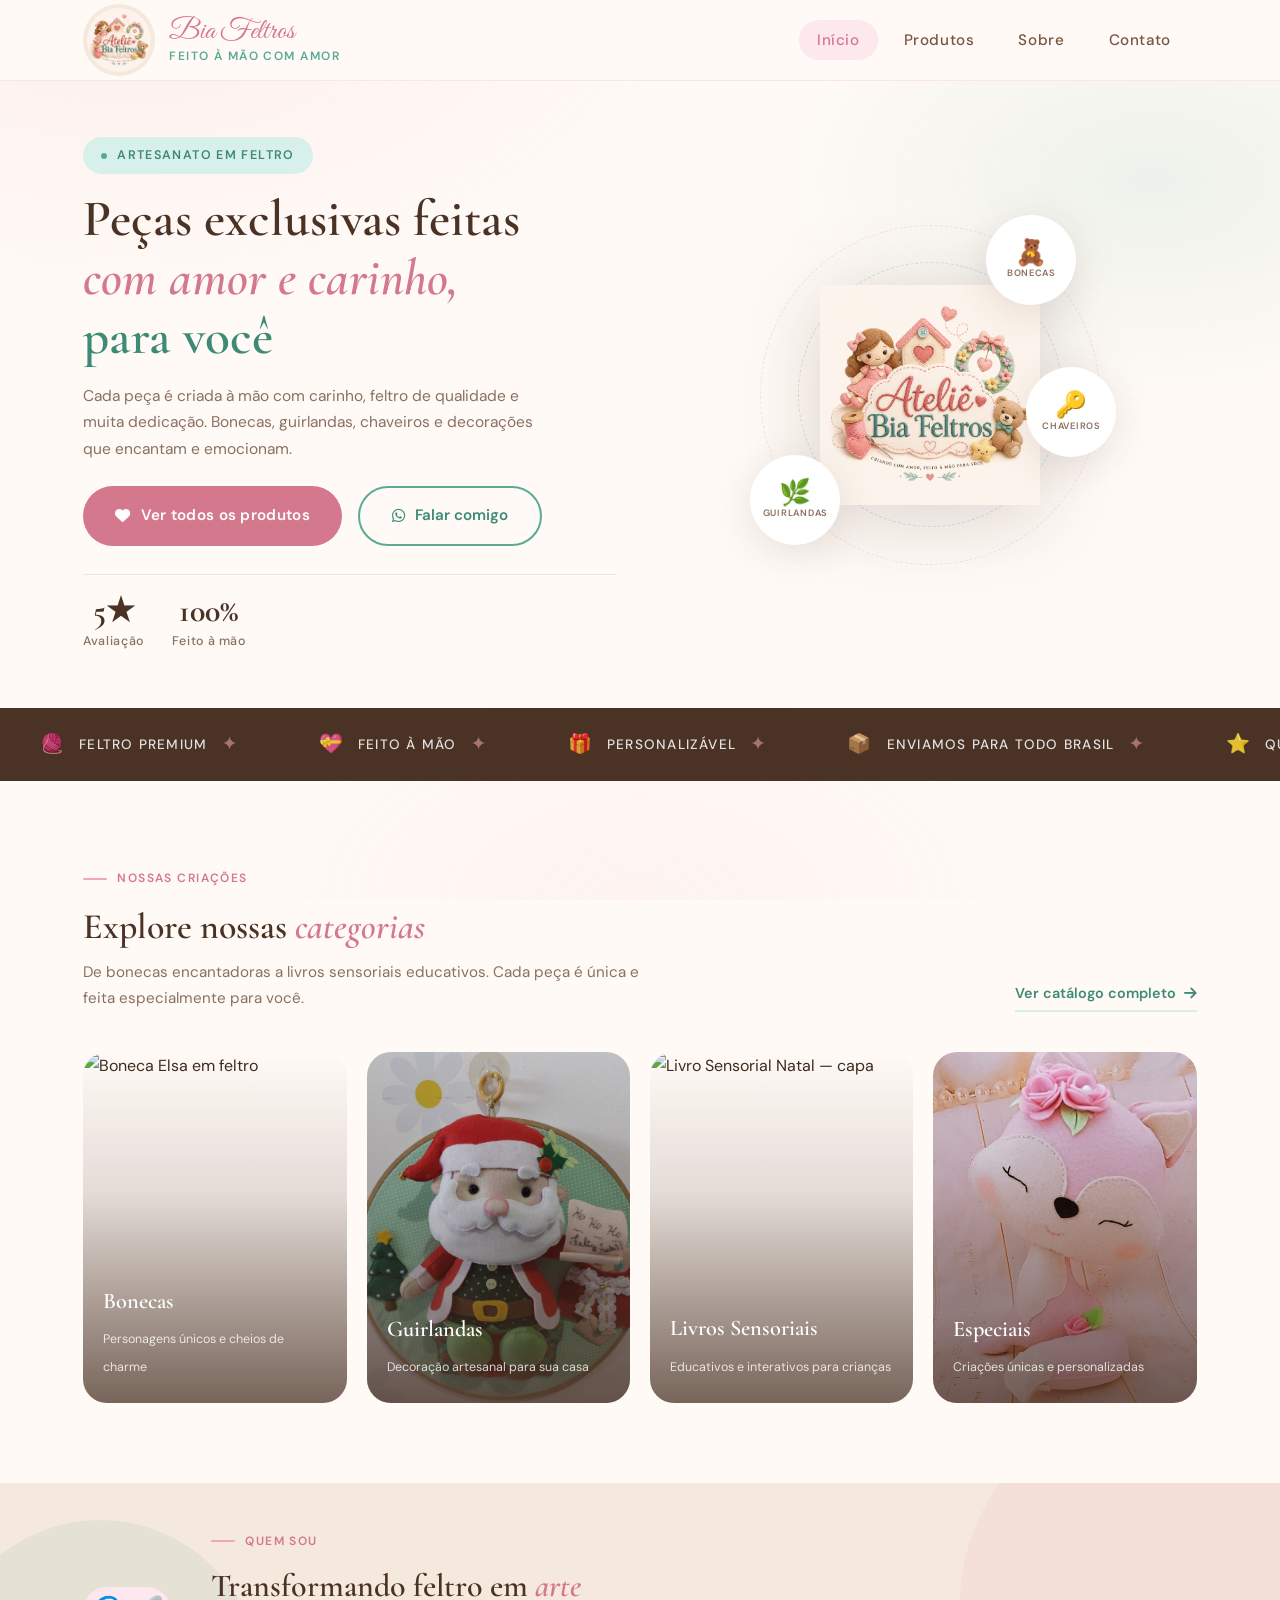
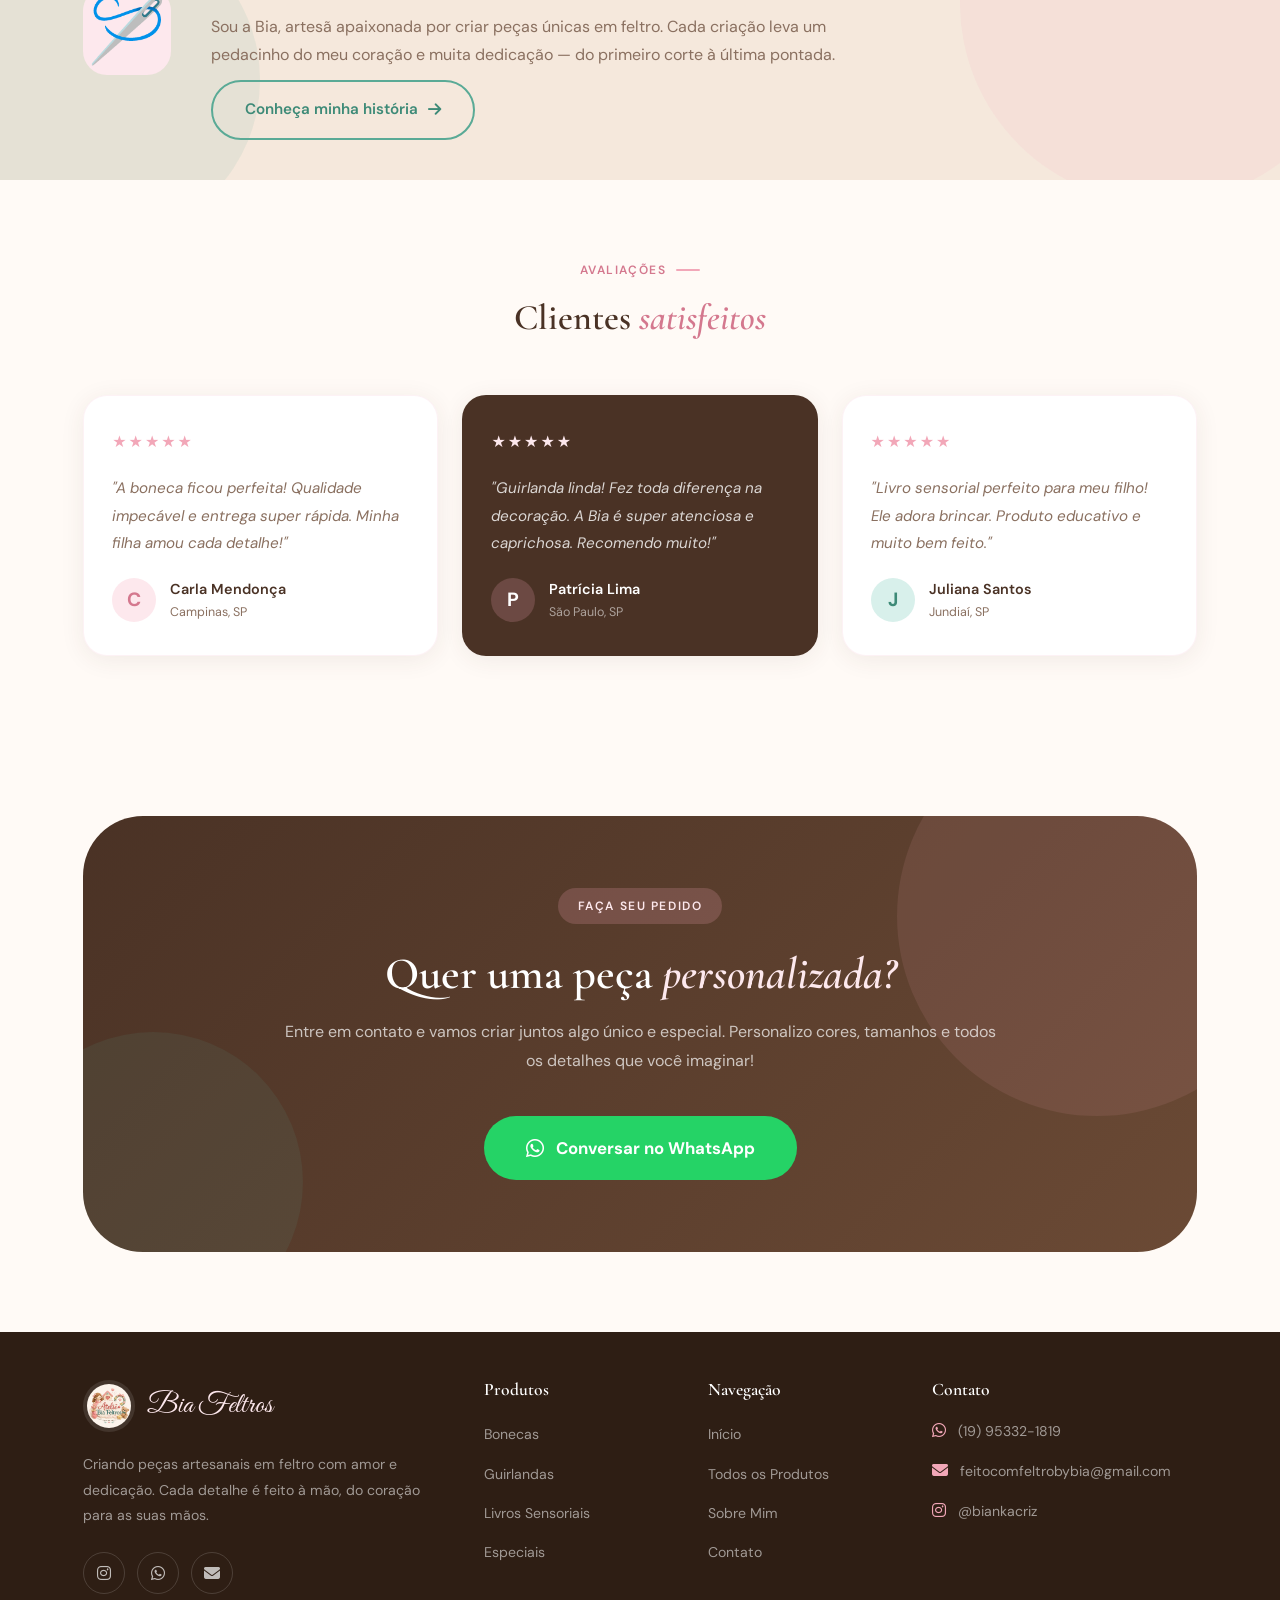
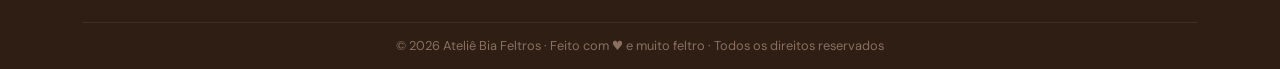
==== index.html @ 6921f235 "Primeiro commit" ====
﻿<!DOCTYPE html>
<html lang="pt-BR">
<head>
  <!-- Google Analytics 4 -->
  <script async src="https://www.googletagmanager.com/gtag/js?id=GA4_MEASUREMENT_ID"></script>
  <script>
    window.dataLayer = window.dataLayer || [];
    function gtag(){dataLayer.push(arguments);}
    gtag('js', new Date());
    gtag('config', 'GA4_MEASUREMENT_ID');
  </script>
  
  <meta charset="UTF-8" />
  <meta name="viewport" content="width=device-width, initial-scale=1.0" />
  <meta name="description" content="Ateliê Bia Feltros — peças artesanais em feltro feitas com amor. Bonecas, guirlandas, chaveiros e muito mais. Feito à mão para você." />
  <title>Ateliê Bia Feltros — Criando com amor, feito à mão para você</title>

  <!-- Favicon -->
  <link rel="icon" type="image/png" sizes="32x32" href="assets/atelie-bia-feltros-logo.png" />
  <link rel="icon" type="image/png" sizes="16x16" href="assets/atelie-bia-feltros-logo.png" />
  <link rel="apple-touch-icon" sizes="180x180" href="assets/atelie-bia-feltros-logo.png" />

  <link rel="preconnect" href="https://fonts.googleapis.com" />
  <link rel="preconnect" href="https://fonts.gstatic.com" crossorigin />
  <link href="https://fonts.googleapis.com/css2?family=Cormorant+Garamond:ital,wght@0,400;0,500;0,600;0,700;1,400;1,600&family=DM+Sans:wght@300;400;500;600&family=Great+Vibes&display=swap" rel="stylesheet" />
  <link rel="stylesheet" href="https://cdnjs.cloudflare.com/ajax/libs/font-awesome/6.5.0/css/all.min.css" />
  <link rel="stylesheet" href="style.css">
</head>

<body>

  <!-- ===== HEADER ===== -->
  <header class="header">
    <div class="nav-container">

      <a href="index.html" class="brand-link" aria-label="Ateliê Bia Feltros - Página inicial">
        <img src="assets/atelie-bia-feltros-logo.png" alt="Ateliê Bia Feltros" class="logo" width="80" height="80" />
        <div class="brand-text">
          <span class="brand-name">Bia Feltros</span>
          <span class="brand-sub">Feito à mão com amor</span>
        </div>
      </a>

      <button class="menu-toggle" id="menu-toggle" aria-expanded="false" aria-controls="main-nav" aria-label="Abrir menu">
        <span></span><span></span><span></span>
      </button>

      <nav class="main-navigation" id="main-nav" aria-label="Navegação principal">
        <ul class="nav-links" role="list">
          <li><a href="index.html" class="active" aria-current="page">Início</a></li>
          <li><a href="products.html">Produtos</a></li>
          <li><a href="about.html">Sobre</a></li>
          <li><a href="contact.html">Contato</a></li>
          <li class="nav-cta">
          </li>
        </ul>
      </nav>

    </div>
  </header>

  <main>

    <!-- ===== HERO ===== -->
    <section class="hero" aria-label="Apresentação">
      <div class="hero-container">
        <div class="hero-texto">
          <div class="hero-eyebrow">Artesanato em feltro</div>

          <h1 class="hero-title">
            Peças exclusivas feitas<br />
            <em>com amor e carinho,</em><br />
            <span class="destaque">para você</span>
          </h1>

          <p class="hero-desc">
            Cada peça é criada à mão com carinho, feltro de qualidade e muita dedicação.
            Bonecas, guirlandas, chaveiros e decorações que encantam e emocionam.
          </p>

          <div class="hero-btns">
            <a href="products.html" class="btn-primary">
              <i class="fas fa-heart" aria-hidden="true"></i>
              Ver todos os produtos
            </a>
            <a href="https://wa.me/5519953321819?text=Olá%2C%20quero%20fazer%20um%20pedido!" target="_blank" rel="noopener" class="btn-secondary">
              <i class="fab fa-whatsapp" aria-hidden="true"></i>
              Falar comigo
            </a>
          </div>

          <div class="hero-stats">
            <div class="stat-item">
              <div class="stat-num">5★</div>
              <div class="stat-label">Avaliação</div>
            </div>
            <div class="stat-item">
              <div class="stat-num">100%</div>
              <div class="stat-label">Feito à mão</div>
            </div>
          </div>
        </div>

        <div class="hero-visual" aria-hidden="true">
          <div class="hero-logo-wrap">
            <div class="orbit orbit-1"></div>
            <div class="orbit orbit-2"></div>

            <img src="assets/atelie-bia-feltros-logo.png" alt="Ateliê Bia Feltros" class="hero-img-center" />

            <div class="float-badge float-badge-1">
              <span>🧸</span>
              <small>Bonecas</small>
            </div>
            <div class="float-badge float-badge-2">
              <span>🌿</span>
              <small>Guirlandas</small>
            </div>
            <div class="float-badge float-badge-3">
              <span>🔑</span>
              <small>Chaveiros</small>
            </div>
          </div>
        </div>

      </div>
    </section>

    <!-- ===== FAIXA ===== -->
    <div class="faixa-valores" aria-hidden="true">
      <div class="faixa-track">
        <!-- duplicado para loop contínuo -->
        <div class="faixa-item"><span>🧶</span> Feltro premium <span class="faixa-sep">✦</span></div>
        <div class="faixa-item"><span>💝</span> Feito à mão <span class="faixa-sep">✦</span></div>
        <div class="faixa-item"><span>🎁</span> Personalizável <span class="faixa-sep">✦</span></div>
        <div class="faixa-item"><span>📦</span> Enviamos para todo Brasil <span class="faixa-sep">✦</span></div>
        <div class="faixa-item"><span>⭐</span> Qualidade artesanal <span class="faixa-sep">✦</span></div>
        <div class="faixa-item"><span>💌</span> Presenteie com carinho <span class="faixa-sep">✦</span></div>
        <div class="faixa-item"><span>🧶</span> Feltro premium <span class="faixa-sep">✦</span></div>
        <div class="faixa-item"><span>💝</span> Feito à mão <span class="faixa-sep">✦</span></div>
        <div class="faixa-item"><span>🎁</span> Personalizável <span class="faixa-sep">✦</span></div>
        <div class="faixa-item"><span>📦</span> Enviamos para todo Brasil <span class="faixa-sep">✦</span></div>
        <div class="faixa-item"><span>⭐</span> Qualidade artesanal <span class="faixa-sep">✦</span></div>
        <div class="faixa-item"><span>💌</span> Presenteie com carinho <span class="faixa-sep">✦</span></div>
      </div>
    </div>

    <!-- ===== CATEGORIAS ===== -->
    <section class="categorias" aria-labelledby="titulo-categorias">
      <div class="container">
        <div class="categorias-header">
          <div>
            <div class="section-tag">Nossas criações</div>
            <h2 class="section-title" id="titulo-categorias">
              Explore nossas <em>categorias</em>
            </h2>
            <p class="section-desc">
              De bonecas encantadoras a livros sensoriais educativos. 
              Cada peça é única e feita especialmente para você.
            </p>
          </div>
          <a href="products.html" class="link-ver-tudo">
            Ver catálogo completo <i class="fas fa-arrow-right" aria-hidden="true"></i>
          </a>
        </div>

        <div class="grid-categorias" role="list">

          <a href="products.html#bonecas" class="cat-card fade-in" role="listitem" aria-label="Bonecas em feltro">
            <img src="assets/Boneca Elsa 1.jpg" alt="Boneca Elsa em feltro" class="cat-img" />
            <div class="cat-info">
              <span class="cat-nome">Bonecas</span>
              <span class="cat-desc">Personagens únicos e cheios de charme</span>
            </div>
          </a>

          <a href="products.html#guirlandas" class="cat-card fade-in fade-in-delay-1" role="listitem" aria-label="Guirlandas decorativas">
            <img src="assets/guirlanda verde.jpg" alt="Guirlandas decorativas" class="cat-img" />
            <div class="cat-info">
              <span class="cat-nome">Guirlandas</span>
              <span class="cat-desc">Decoração artesanal para sua casa</span>
            </div>
          </a>

          <a href="products.html#livros" class="cat-card fade-in fade-in-delay-2" role="listitem" aria-label="Livros sensoriais">
            <img src="assets/Livro Sensorial Natal 2.jpg" alt="Livro Sensorial Natal — capa" class="cat-img" />
            <div class="cat-info">
              <span class="cat-nome">Livros Sensoriais</span>
              <span class="cat-desc">Educativos e interativos para crianças</span>
            </div>
          </a>

          <a href="products.html#especiais" class="cat-card fade-in fade-in-delay-1" role="listitem" aria-label="Produtos especiais">
            <img src="assets/Raposinha.jpg" alt="Produtos especiais" class="cat-img" />
            <div class="cat-info">
              <span class="cat-nome">Especiais</span>
              <span class="cat-desc">Criações únicas e personalizadas</span>
            </div>
          </a>

        </div>
      </div>
    </section>

    <!-- ===== QUEM SOU — TEASER ===== -->
    <section class="sobre-section sobre-teaser" aria-labelledby="titulo-sobre">
      <div class="container">
        <div class="sobre-teaser-inner">
          <div class="sobre-teaser-emoji" aria-hidden="true">🪡</div>
          <div class="sobre-teaser-texto">
            <div class="section-tag">Quem sou</div>
            <h2 class="section-title" id="titulo-sobre">
              Transformando feltro em <em>arte</em>
            </h2>
            <p>
              Sou a Bia, artesã apaixonada por criar peças únicas em feltro.
              Cada criação leva um pedacinho do meu coração e muita dedicação —
              do primeiro corte à última pontada.
            </p>
            <a href="about.html" class="btn-secondary" style="margin-top: 8px;">
              Conheça minha história <i class="fas fa-arrow-right" aria-hidden="true"></i>
            </a>
          </div>
        </div>
      </div>
    </section>

    <!-- ===== DEPOIMENTOS ===== -->
    <section class="depoimentos" aria-labelledby="titulo-depoimentos">
      <div class="container">

        <div class="depoimentos-header">
          <div class="section-tag center">Avaliações</div>
          <h2 class="section-title" id="titulo-depoimentos" style="text-align: center;">
            Clientes <em>satisfeitos</em>
          </h2>
        </div>

        <div class="grid-depoimentos">

          <div class="depoimento-card fade-in">
            <div class="estrelas">★★★★★</div>
            <p class="depoimento-texto">
              "A boneca ficou perfeita! Qualidade impecável e entrega super rápida. 
              Minha filha amou cada detalhe!"
            </p>
            <div class="depoimento-autor">
              <div class="autor-avatar rosa">C</div>
              <div>
                <span class="autor-nome">Carla Mendonça</span>
                <span class="autor-local">Campinas, SP</span>
              </div>
            </div>
          </div>

          <div class="depoimento-card destaque fade-in fade-in-delay-1">
            <div class="estrelas">★★★★★</div>
            <p class="depoimento-texto">
              "Guirlanda linda! Fez toda diferença na decoração. A Bia é super 
              atenciosa e caprichosa. Recomendo muito!"
            </p>
            <div class="depoimento-autor">
              <div class="autor-avatar claro">P</div>
              <div>
                <span class="autor-nome">Patrícia Lima</span>
                <span class="autor-local">São Paulo, SP</span>
              </div>
            </div>
          </div>

          <div class="depoimento-card fade-in fade-in-delay-2">
            <div class="estrelas">★★★★★</div>
            <p class="depoimento-texto">
              "Livro sensorial perfeito para meu filho! Ele adora brincar. 
              Produto educativo e muito bem feito."
            </p>
            <div class="depoimento-autor">
              <div class="autor-avatar teal">J</div>
              <div>
                <span class="autor-nome">Juliana Santos</span>
                <span class="autor-local">Jundiaí, SP</span>
              </div>
            </div>
          </div>

        </div>
      </div>
    </section>

    <!-- ===== CTA ===== -->
    <section class="cta-section" aria-labelledby="titulo-cta">
      <div class="container">
        <div class="cta-box">
          <div class="cta-tag">Faça seu pedido</div>
          <h2 class="cta-titulo" id="titulo-cta">
            Quer uma peça <em>personalizada?</em>
          </h2>
          <p class="cta-desc">
            Entre em contato e vamos criar juntos algo único e especial. 
            Personalizo cores, tamanhos e todos os detalhes que você imaginar!
          </p>
          <a
            href="https://wa.me/5519953321819?text=Olá%2C%20Bia!%20Gostaria%20de%20fazer%20um%20pedido%20personalizado."
            class="btn-cta-wpp"
            target="_blank"
            rel="noopener"
            aria-label="Falar com a Bia pelo WhatsApp"
          >
            <i class="fab fa-whatsapp" aria-hidden="true"></i>
            Conversar no WhatsApp
          </a>
        </div>
      </div>
    </section>

  </main>

  <!-- ===== FOOTER ===== -->
  <footer class="footer">
    <div class="container">
      <div class="footer-grid">

        <div class="footer-brand">
          <div class="footer-logo-wrap">
            <img src="assets/atelie-bia-feltros-logo.png" alt="Ateliê Bia Feltros" class="footer-logo-img" width="52" height="52" />
            <span class="footer-brand-name">Bia Feltros</span>
          </div>
          <p class="footer-brand-desc">
            Criando peças artesanais em feltro com amor e dedicação.
            Cada detalhe é feito à mão, do coração para as suas mãos.
          </p>
          <div class="footer-social">
            <a href="https://instagram.com/biankacriz" target="_blank" rel="noopener" class="social-btn" aria-label="Instagram da Bia Feltros">
              <i class="fab fa-instagram" aria-hidden="true"></i>
            </a>
            <a href="https://wa.me/5519953321819" target="_blank" rel="noopener" class="social-btn" aria-label="WhatsApp da Bia Feltros">
              <i class="fab fa-whatsapp" aria-hidden="true"></i>
            </a>
            <a href="mailto:feitocomfeltrobybia@gmail.com" class="social-btn" aria-label="E-mail da Bia Feltros">
              <i class="fas fa-envelope" aria-hidden="true"></i>
            </a>
          </div>
        </div>

        <div>
          <h3 class="footer-col-title">Produtos</h3>
          <ul class="footer-links">
            <li><a href="products.html#bonecas">Bonecas</a></li>
            <li><a href="products.html#guirlandas">Guirlandas</a></li>
            <li><a href="products.html#livros">Livros Sensoriais</a></li>
            <li><a href="products.html#especiais">Especiais</a></li>
          </ul>
        </div>

        <div>
          <h3 class="footer-col-title">Navegação</h3>
          <ul class="footer-links">
            <li><a href="index.html">Início</a></li>
            <li><a href="products.html">Todos os Produtos</a></li>
            <li><a href="about.html">Sobre Mim</a></li>
            <li><a href="contact.html">Contato</a></li>
          </ul>
        </div>

        <div>
          <h3 class="footer-col-title">Contato</h3>
          <ul class="footer-contato-list">
            <li>
              <i class="fab fa-whatsapp" aria-hidden="true"></i>
              <a href="https://wa.me/5519953321819" target="_blank" rel="noopener">(19) 95332-1819</a>
            </li>
            <li>
              <i class="fas fa-envelope" aria-hidden="true"></i>
              <a href="mailto:feitocomfeltrobybia@gmail.com">feitocomfeltrobybia@gmail.com</a>
            </li>
            <li>
              <i class="fab fa-instagram" aria-hidden="true"></i>
              <a href="https://instagram.com/biankacriz" target="_blank" rel="noopener">@biankacriz</a>
            </li>
          </ul>
        </div>

      </div>

      <div class="footer-bottom">
        <p>
          © 2026 Ateliê Bia Feltros · Feito com <span>♥</span> e muito feltro
          · Todos os direitos reservados
        </p>
      </div>
    </div>
  </footer>

  <script src="script.js"></script>

</body>
</html>
---- style.css ----
/* ============================================================
   ATELIÊ BIA FELTROS — style.css
   Design System Profissional
   
   📋 ÍNDICE:
   1. Fontes & Design Tokens
   2. Reset & Base Styles
   3. Layout & Container
   4. Tipografia & Utilitários
   5. Botões
   6. Header & Navegação
   7. Hero Section
   8. Faixa Animada
   9. Categorias
   10. Produtos & Destaques
   11. Sobre
   12. Depoimentos
   13. CTA WhatsApp
   14. Formulário de Contato
   15. Footer
   16. Lightbox
   17. Animações & Keyframes
   18. Media Queries
   ============================================================ */

/* ============================================================
   1. FONTES & DESIGN TOKENS
   ============================================================ */
@import url('https://fonts.googleapis.com/css2?family=Cormorant+Garamond:ital,wght@0,400;0,500;0,600;0,700;1,400;1,600&family=DM+Sans:opsz,wght@9..40,300;9..40,400;9..40,500;9..40,600&family=Great+Vibes&display=swap');

:root {
  /* === Paleta de Cores === */
  --rosa: #f2a7b8;
  --rosa-escuro: #d4788e;
  --rosa-claro: #fde8ed;
  --teal: #5aaa96;
  --teal-escuro: #3d8a77;
  --teal-claro: #d8f0eb;
  --marrom: #4a3225;
  --marrom-medio: #7a5442;
  --bege: #fdf6f0;
  --bege-medio: #f5e8dc;
  --creme: #fffaf6;
  --texto: #3d2b1f;
  --cinza: #8a7060;
  --branco: #ffffff;

  /* === Tipografia === */
  --font-display: 'Cormorant Garamond', Georgia, serif;
  --font-script: 'Great Vibes', cursive;
  --font-corpo: 'DM Sans', system-ui, sans-serif;

  /* === Sombras === */
  --shadow-suave: 0 4px 24px rgba(74, 50, 37, 0.08);
  --shadow-media: 0 8px 40px rgba(74, 50, 37, 0.13);
  --shadow-forte: 0 16px 64px rgba(74, 50, 37, 0.18);

  /* === Border Radius === */
  --radius-sm: 12px;
  --radius-md: 24px;
  --radius-lg: 40px;
  --radius-xl: 60px;

  /* === Espaçamento === */
  --sec-pad: 80px;
}

/* ============================================================
   2. RESET & BASE STYLES
   ============================================================ */

/* === Reset Universal === */
*,
*::before,
*::after {
  margin: 0;
  padding: 0;
  box-sizing: border-box;
}

/* === HTML & Body === */
html {
  font-size: 100%;
  scroll-behavior: smooth;
  overflow-x: hidden;
}

body {
  font-family: var(--font-corpo);
  background-color: var(--creme);
  color: var(--texto);
  line-height: 1.7;
  margin: 0;
  padding: 0;
}

/* Gradiente de fundo ambiente */
body::before {
  content: '';
  position: fixed;
  inset: 0;
  background:
    radial-gradient(ellipse 80% 60% at 10% 0%, rgba(242, 167, 184, 0.13) 0%, transparent 55%),
    radial-gradient(ellipse 60% 50% at 90% 20%, rgba(90, 170, 150, 0.10) 0%, transparent 50%),
    radial-gradient(ellipse 50% 40% at 50% 100%, rgba(242, 167, 184, 0.08) 0%, transparent 60%);
  pointer-events: none;
  z-index: 0;
}

/* === Elementos Base === */
img {
  max-width: 100%;
  display: block;
}

a {
  color: inherit;
  text-decoration: none;
}

ul {
  list-style: none;
}

button {
  cursor: pointer;
  font: inherit;
  border: none;
  background: none;
}

/* === Tipografia Base === */
h1,
h2,
h3 {
  font-family: var(--font-display);
  line-height: 1.15;
  color: var(--marrom);
}

p {
  color: var(--cinza);
  line-height: 1.7;
  margin-bottom: 12px;
}

p:last-child {
  margin-bottom: 0;
}

/* === Seções === */
section {
  position: relative;
  z-index: 1;
}

/* === Acessibilidade === */
.sr-only {
  position: absolute;
  width: 1px;
  height: 1px;
  padding: 0;
  margin: -1px;
  overflow: hidden;
  clip: rect(0, 0, 0, 0);
  white-space: nowrap;
  border: 0;
}

/* ============================================================
   3. LAYOUT & CONTAINER
   ============================================================ */
.container {
  width: min(92%, 1280px);
  margin: 0 auto;
  padding: 0 32px;
}

/* ============================================================
   4. TIPOGRAFIA & UTILITÁRIOS
   ============================================================ */

/* === Section Tags === */
.section-tag {
  display: inline-flex;
  align-items: center;
  gap: 10px;
  font-size: 0.75rem;
  font-weight: 600;
  letter-spacing: 0.12em;
  text-transform: uppercase;
  color: var(--rosa-escuro);
  margin-bottom: 16px;
  font-family: var(--font-corpo);
}

.section-tag::before {
  content: '';
  display: block;
  width: 24px;
  height: 2px;
  background: var(--rosa);
  border-radius: 99px;
  flex-shrink: 0;
}

/* Variante centralizada */
.section-tag.center {
  display: flex;
  justify-content: center;
}

.section-tag.center::before {
  display: none;
}

.section-tag.center::after {
  content: '';
  display: block;
  width: 24px;
  height: 2px;
  background: var(--rosa);
  border-radius: 99px;
}

/* === Section Titles === */
.section-title {
  font-family: var(--font-display);
  font-size: clamp(1.6rem, 2.8vw, 2.4rem);
  font-weight: 600;
  color: var(--marrom);
  line-height: 1.2;
  margin-bottom: 12px;
}

.section-title em {
  font-style: italic;
  color: var(--rosa-escuro);
}

/* === Section Description === */
.section-desc {
  font-size: 0.95rem;
  color: var(--cinza);
  line-height: 1.7;
  max-width: 560px;
}

/* ============================================================
   5. BOTÕES
   ============================================================ */

/* === Botão Primário === */
.btn-primary {
  display: inline-flex;
  align-items: center;
  justify-content: center;
  gap: 10px;
  padding: 15px 32px;
  border-radius: 999px;
  font-family: var(--font-corpo);
  font-weight: 600;
  font-size: 0.95rem;
  letter-spacing: 0.02em;
  background: var(--rosa-escuro);
  color: var(--branco);
  transition: background 0.25s, transform 0.25s, box-shadow 0.25s;
}

.btn-primary:hover {
  background: var(--marrom);
  transform: translateY(-2px);
  box-shadow: var(--shadow-media);
}

/* === Botão Outline === */
.btn-outline,
.btn-secondary {
  display: inline-flex;
  align-items: center;
  justify-content: center;
  gap: 10px;
  padding: 15px 32px;
  border-radius: 999px;
  font-family: var(--font-corpo);
  font-weight: 600;
  font-size: 0.95rem;
  color: var(--teal-escuro);
  border: 2px solid var(--teal);
  background: transparent;
  transition: background 0.25s, color 0.25s, transform 0.25s;
}

.btn-outline:hover,
.btn-secondary:hover {
  background: var(--teal);
  color: var(--branco);
  transform: translateY(-2px);
}

/* === Botões WhatsApp === */
.btn-wpp {
  display: inline-flex;
  align-items: center;
  justify-content: center;
  width: 42px;
  height: 42px;
  background: #25D366;
  color: var(--branco);
  border-radius: 50%;
  font-size: 1.15rem;
  flex-shrink: 0;
  transition: background 0.2s, transform 0.2s;
}

.btn-wpp:hover {
  background: #1aab52;
  transform: scale(1.08);
}

.btn-wpp-full {
  display: inline-flex;
  align-items: center;
  gap: 8px;
  padding: 10px 20px;
  background: #25D366;
  color: var(--branco);
  border-radius: 999px;
  font-size: 0.85rem;
  font-weight: 600;
  transition: background 0.2s, transform 0.2s;
  flex-shrink: 0;
}

.btn-wpp-full:hover {
  background: #1aab52;
  transform: translateY(-2px);
}

/* === Botão CTA WhatsApp === */
.btn-cta-wpp {
  display: inline-flex;
  align-items: center;
  gap: 12px;
  background: #25D366;
  color: var(--branco);
  padding: 18px 42px;
  border-radius: 999px;
  font-size: 1.05rem;
  font-weight: 700;
  font-family: var(--font-corpo);
  transition: background 0.2s, transform 0.2s, box-shadow 0.2s;
  position: relative;
  z-index: 1;
}

.btn-cta-wpp i {
  font-size: 1.3rem;
}

.btn-cta-wpp:hover {
  background: #1aab52;
  transform: translateY(-3px);
  box-shadow: 0 16px 48px rgba(0, 0, 0, 0.2);
}

/* ============================================================
   6. HEADER & NAVEGAÇÃO
   ============================================================ */

/* === Header Principal === */
.header {
  position: sticky;
  top: 0;
  z-index: 999;
  background: rgba(255, 250, 246, 0.94);
  backdrop-filter: blur(20px);
  -webkit-backdrop-filter: blur(20px);
  border-bottom: 1px solid rgba(242, 167, 184, 0.25);
}

.nav-container {
  width: min(92%, 1280px);
  margin: 0 auto;
  padding: 0 32px;
  display: flex;
  align-items: center;
  justify-content: space-between;
  height: 80px;
  gap: 24px;
}

/* === Branding === */
.brand-link {
  display: flex;
  align-items: center;
  gap: 14px;
  flex-shrink: 0;
}

.logo {
  width: 72px;
  height: 72px;
  object-fit: contain;
  border-radius: 50%;
  background: var(--bege-medio);
  padding: 4px;
  transition: transform 0.3s ease;
}

.logo:hover {
  transform: rotate(-5deg) scale(1.05);
}

.brand-text {
  line-height: 1;
}

.brand-name {
  font-family: var(--font-script);
  font-size: 1.8rem;
  color: var(--rosa-escuro);
  display: block;
}

.brand-sub {
  font-size: 0.75rem;
  font-weight: 600;
  letter-spacing: 0.12em;
  text-transform: uppercase;
  color: var(--teal);
  display: block;
  margin-top: 3px;
  font-family: var(--font-corpo);
}

/* === Busca === */
.search-container {
  position: relative;
  flex: 0 1 280px;
}

.search-form {
  display: flex;
  align-items: center;
  background: var(--branco);
  border: 1.5px solid rgba(242, 167, 184, 0.35);
  border-radius: 999px;
  padding: 8px 20px;
  gap: 8px;
  transition: border-color 0.3s, box-shadow 0.3s;
}

.search-form:focus-within {
  border-color: var(--rosa);
  box-shadow: 0 0 0 4px rgba(242, 167, 184, 0.15);
}

.search-input {
  border: none;
  background: transparent;
  font-size: 0.9rem;
  color: var(--texto);
  outline: none;
  flex: 1;
  min-width: 0;
  font-family: var(--font-corpo);
}

.search-input::placeholder {
  color: var(--cinza);
  opacity: 0.8;
}

.search-btn {
  color: var(--rosa-escuro);
  font-size: 0.95rem;
  padding: 2px;
  transition: color 0.2s;
  flex-shrink: 0;
}

.search-btn:hover {
  color: var(--teal);
}

/* Sugestões de busca */
.search-suggestions {
  position: absolute;
  top: calc(100% + 10px);
  left: 0;
  right: 0;
  background: var(--branco);
  border: 1px solid rgba(74, 50, 37, 0.1);
  border-radius: var(--radius-md);
  box-shadow: var(--shadow-forte);
  display: none;
  z-index: 1100;
  overflow: hidden;
}

.search-suggestions.active {
  display: block;
}

.search-suggestion-item {
  padding: 12px 20px;
  font-size: 0.9rem;
  cursor: pointer;
  border-bottom: 1px solid rgba(74, 50, 37, 0.06);
  transition: background 0.2s;
  color: var(--texto);
}

.search-suggestion-item:last-child {
  border-bottom: none;
}

.search-suggestion-item:hover {
  background: var(--rosa-claro);
}

/* === Navegação === */
.main-navigation {
  flex-shrink: 0;
}

.nav-links {
  display: flex;
  align-items: center;
  gap: 8px;
}

.nav-links a {
  font-size: 0.95rem;
  font-weight: 500;
  letter-spacing: 0.04em;
  color: var(--marrom-medio);
  padding: 10px 18px;
  border-radius: 999px;
  transition: background 0.2s, color 0.2s;
  white-space: nowrap;
}

.nav-links a:hover,
.nav-links a.active {
  background: var(--rosa-claro);
  color: var(--rosa-escuro);
}

.nav-cta a {
  background: var(--rosa-escuro) !important;
  color: var(--branco) !important;
  font-weight: 600;
}

.nav-cta a:hover {
  background: var(--marrom) !important;
}

/* === Menu Toggle (Mobile) === */
.menu-toggle {
  display: none;
  flex-direction: column;
  justify-content: center;
  align-items: center;
  width: 44px;
  height: 44px;
  border-radius: var(--radius-sm);
  background: var(--bege-medio);
  gap: 5px;
  flex-shrink: 0;
}

.menu-toggle span {
  display: block;
  width: 20px;
  height: 2px;
  background: var(--marrom);
  border-radius: 99px;
  transition: transform 0.3s, opacity 0.3s;
}

/* ============================================================
   7. HERO SECTION
   ============================================================ */

/* === Container Hero === */
.hero {
  position: relative;
  z-index: 1;
  min-height: auto;
  display: flex;
  align-items: center;
  overflow: hidden;
}

.hero-inner,
.hero-container {
  width: min(92%, 1280px);
  margin: 0 auto;
  padding: 56px 32px;
  display: grid;
  grid-template-columns: 1fr 1fr;
  align-items: center;
  gap: 48px;
}

/* === Conteúdo Hero === */
.hero-eyebrow {
  display: inline-flex;
  align-items: center;
  gap: 10px;
  background: var(--teal-claro);
  color: var(--teal-escuro);
  font-size: 0.78rem;
  font-weight: 600;
  letter-spacing: 0.11em;
  text-transform: uppercase;
  padding: 8px 18px;
  border-radius: 999px;
  margin-bottom: 16px;
  font-family: var(--font-corpo);
}

.hero-eyebrow::before,
.eyebrow-dot {
  content: '';
  display: block;
  width: 6px;
  height: 6px;
  background: var(--teal);
  border-radius: 50%;
  flex-shrink: 0;
}

.hero-title {
  font-family: var(--font-display);
  font-size: clamp(2.2rem, 4vw, 3.8rem);
  font-weight: 600;
  line-height: 1.15;
  color: var(--marrom);
  margin-bottom: 16px;
}

.hero-title em {
  font-style: italic;
  color: var(--rosa-escuro);
}

.hero-title .hero-destaque,
.hero-title .destaque {
  color: var(--teal-escuro);
  font-style: normal;
}

.hero-desc {
  font-size: 0.97rem;
  color: var(--cinza);
  line-height: 1.7;
  max-width: 480px;
  margin-bottom: 24px;
}

.hero-btns {
  display: flex;
  gap: 16px;
  flex-wrap: wrap;
}

/* === Stats Hero === */
.hero-stats {
  display: flex;
  align-items: center;
  gap: 28px;
  margin-top: 28px;
  padding-top: 20px;
  border-top: 1px solid rgba(74, 50, 37, 0.1);
}

.stat-item {
  text-align: center;
}

.stat-num {
  font-family: var(--font-display);
  font-size: 2rem;
  font-weight: 700;
  color: var(--marrom);
  line-height: 1;
}

.stat-label {
  font-size: 0.78rem;
  color: var(--cinza);
  margin-top: 4px;
  letter-spacing: 0.05em;
  font-weight: 500;
  font-family: var(--font-corpo);
}

.stat-sep {
  width: 1px;
  height: 36px;
  background: rgba(74, 50, 37, 0.12);
  flex-shrink: 0;
}

/* === Visual Hero === */
.hero-visual {
  display: flex;
  align-items: center;
  justify-content: center;
}

.hero-logo-wrap {
  position: relative;
  width: 340px;
  height: 340px;
  display: flex;
  align-items: center;
  justify-content: center;
}

/* Órbitas animadas */
.orbit {
  position: absolute;
  border-radius: 50%;
  border: 1.5px dashed;
  animation: girar linear infinite;
}

.orbit-1 {
  inset: 0;
  width: 100%;
  height: 100%;
  border-color: rgba(242, 167, 184, 0.35);
  animation-duration: 30s;
}

.orbit-2 {
  inset: 11%;
  width: 78%;
  height: 78%;
  border-color: rgba(90, 170, 150, 0.28);
  animation-duration: 22s;
  animation-direction: reverse;
}

.hero-img-center {
  width: 220px;
  height: 220px;
  object-fit: contain;
  z-index: 2;
  filter: drop-shadow(0 12px 40px rgba(74, 50, 37, 0.2));
  animation: flutuar 4s ease-in-out infinite;
}

/* === Badges Flutuantes === */
.float-badge {
  position: absolute;
  display: flex;
  flex-direction: column;
  align-items: center;
  justify-content: center;
  width: 90px;
  height: 90px;
  border-radius: 50%;
  background: var(--branco);
  box-shadow: var(--shadow-media);
  animation: flutuar 3s ease-in-out infinite;
  text-align: center;
  padding: 8px;
  z-index: 3;
}

.float-badge span {
  font-size: 1.6rem;
  line-height: 1;
}

.float-badge small {
  font-size: 0.58rem;
  font-weight: 600;
  color: var(--cinza);
  text-transform: uppercase;
  letter-spacing: 0.08em;
  margin-top: 3px;
  line-height: 1.2;
  font-family: var(--font-corpo);
}

.float-badge-1 {
  top: -10px;
  right: 24px;
  animation-delay: 0s;
}

.float-badge-2 {
  bottom: 20px;
  left: -10px;
  animation-delay: 1.2s;
}

.float-badge-3 {
  top: 42%;
  right: -16px;
  animation-delay: 0.6s;
}

/* ============================================================
   8. FAIXA ANIMADA (VALORES)
   ============================================================ */
.faixa-valores {
  background: var(--marrom);
  padding: 20px 0;
  overflow: hidden;
  position: relative;
  z-index: 1;
}

.faixa-track {
  display: flex;
  width: max-content;
  animation: deslizar 30s linear infinite;
  gap: 0;
  white-space: nowrap;
}

.faixa-item {
  display: inline-flex;
  align-items: center;
  gap: 14px;
  padding: 0 40px;
  font-size: 0.85rem;
  font-weight: 500;
  letter-spacing: 0.09em;
  text-transform: uppercase;
  color: rgba(255, 255, 255, 0.85);
  font-family: var(--font-corpo);
  white-space: nowrap;
}

.faixa-item span {
  font-size: 1.2rem;
}

.faixa-sep {
  color: var(--rosa);
  opacity: 0.55;
}

/* ============================================================
   9. CATEGORIAS
   ============================================================ */
.categorias {
  padding: var(--sec-pad) 0;
}

.categorias-header {
  display: flex;
  align-items: flex-end;
  justify-content: space-between;
  margin-bottom: 40px;
  gap: 16px;
  flex-wrap: wrap;
}

.link-ver-tudo {
  display: inline-flex;
  align-items: center;
  gap: 8px;
  font-size: 0.9rem;
  font-weight: 600;
  color: var(--teal-escuro);
  border-bottom: 2px solid var(--teal-claro);
  padding-bottom: 4px;
  transition: border-color 0.2s, color 0.2s;
  font-family: var(--font-corpo);
}

.link-ver-tudo:hover {
  color: var(--teal);
  border-color: var(--teal);
}

/* === Grid Categorias === */
.grid-categorias {
  display: grid;
  grid-template-columns: repeat(4, 1fr);
  gap: 20px;
}

.cat-card {
  border-radius: var(--radius-md);
  overflow: hidden;
  position: relative;
  aspect-ratio: 3/4;
  display: flex;
  align-items: flex-end;
  cursor: pointer;
  transition: transform 0.35s ease, box-shadow 0.35s ease;
  text-decoration: none;
}

.cat-card:hover {
  transform: translateY(-6px) scale(1.01);
  box-shadow: var(--shadow-forte);
}

/* Imagem da categoria */
.cat-img {
  position: absolute;
  inset: 0;
  width: 100%;
  height: 100%;
  object-fit: cover;
  object-position: center;
  transition: transform 0.4s ease;
}

.cat-card:hover .cat-img {
  transform: scale(1.05);
}

/* Overlay escuro sobre a imagem */
.cat-card::before {
  content: '';
  position: absolute;
  inset: 0;
  background: linear-gradient(to top, rgba(74, 50, 37, 0.75) 0%, rgba(74, 50, 37, 0.15) 60%, transparent 100%);
  z-index: 1;
  transition: opacity 0.3s ease;
}

.cat-card:hover::before {
  opacity: 0.9;
}

/* Info da categoria */
.cat-info {
  position: relative;
  z-index: 2;
  padding: 24px 20px;
  width: 100%;
}

.cat-nome {
  font-family: var(--font-display);
  font-size: 1.4rem;
  font-weight: 600;
  color: var(--branco);
  display: block;
  margin-bottom: 4px;
}

.cat-desc {
  font-size: 0.78rem;
  color: rgba(255, 255, 255, 0.8);
}

/* ============================================================
   10. PRODUTOS & DESTAQUES
   ============================================================ */

/* === Seção Destaques === */
.destaques {
  padding: var(--sec-pad) 0;
}

/* Seções específicas com espaçamento adicional */
section#bonecas,
section#guirlandas,
section#livros,
section#kits,
section#especiais {
  padding-top: calc(var(--sec-pad) + 10px);
}

.destaques-header {
  text-align: center;
  margin-bottom: 56px;
}

.destaques-header .section-tag {
  justify-content: center;
}

.destaques-header .section-tag::before {
  display: none;
}

.destaques-header .section-tag::after {
  content: '';
  display: block;
  width: 24px;
  height: 2px;
  background: var(--rosa);
  border-radius: 99px;
}

.destaques-header .section-desc {
  margin: 0 auto;
}

/* === Grid Produtos === */
.grid-destaques {
  display: grid;
  grid-template-columns: repeat(4, 1fr);
  gap: 20px;
}

/* === Card de Produto === */
.produto-card {
  background: var(--branco);
  border-radius: var(--radius-md);
  overflow: hidden;
  box-shadow: var(--shadow-suave);
  display: flex;
  flex-direction: column;
  transition: transform 0.3s ease, box-shadow 0.3s ease;
  border: 1px solid rgba(242, 167, 184, 0.15);
}

.produto-card:hover {
  transform: translateY(-8px);
  box-shadow: var(--shadow-forte);
}

/* Wrap da imagem */
.produto-img-wrap {
  position: relative;
  aspect-ratio: 1 / 1;
  overflow: hidden;
  background: var(--bege-medio);
  display: flex;
  align-items: center;
  justify-content: center;
  font-size: 5rem;
  padding: 8px;
}

/* Badge do produto */
.produto-badge {
  position: absolute;
  top: 16px;
  left: 16px;
  background: var(--rosa-escuro);
  color: var(--branco);
  font-size: 0.7rem;
  font-weight: 700;
  letter-spacing: 0.09em;
  text-transform: uppercase;
  padding: 6px 14px;
  border-radius: 999px;
  z-index: 4;
  font-family: var(--font-corpo);
}

.produto-badge.novo {
  background: var(--teal);
}

/* === Carrossel de Imagens === */
.produto-img-wrap .carousel {
  position: relative;
  width: 100%;
  height: 100%;
  background: var(--bege-medio);
}

.produto-img-wrap .carousel img {
  /* Sai instantaneamente, entra com fade — evita cross-fade entre orientações diferentes */
  opacity: 0;
  transition: opacity 0s;
  position: absolute;
  inset: 0;
  width: 100%;
  height: 100%;
  object-fit: contain;
  object-position: center;
  cursor: pointer;
  padding: 4px;
  z-index: 0;
}

.produto-img-wrap .carousel img.active {
  opacity: 1;
  transition: opacity 0.3s ease;
  z-index: 1;
}

.produto-card:hover .carousel img.active {
  transform: scale(1.03);
}

/* Botões do carrossel */
.carousel .btn-carousel,
.carousel button.prev,
.carousel button.next {
  position: absolute;
  top: 50%;
  transform: translateY(-50%);
  background: rgba(255, 255, 255, 0.92);
  color: var(--marrom);
  border: 1px solid rgba(74, 50, 37, 0.12);
  width: 34px;
  height: 34px;
  border-radius: 50%;
  display: grid;
  place-items: center;
  cursor: pointer;
  z-index: 5;
  font-size: 1rem;
  line-height: 1;
  transition: transform 0.2s, box-shadow 0.2s;
}

.carousel .btn-carousel:hover,
.carousel button.prev:hover,
.carousel button.next:hover {
  transform: translateY(-50%) scale(1.1);
  box-shadow: var(--shadow-suave);
}

.carousel .btn-carousel.prev,
.carousel button.prev {
  left: 10px;
}

.carousel .btn-carousel.next,
.carousel button.next {
  right: 10px;
}

/* === Imagem simples (sem carrossel) === */
.produto-img-wrap > img {
  width: 100%;
  height: 100%;
  object-fit: contain;
  object-position: center;
  cursor: pointer;
  transition: transform 0.4s ease;
  padding: 4px;
}

.produto-card:hover .produto-img-wrap > img {
  transform: scale(1.03);
}

/* === Corpo do Card === */
.produto-corpo {
  padding: 24px;
  flex: 1;
  display: flex;
  flex-direction: column;
  gap: 8px;
}

.produto-categoria {
  font-size: 0.72rem;
  font-weight: 600;
  letter-spacing: 0.1em;
  text-transform: uppercase;
  color: var(--teal);
  font-family: var(--font-corpo);
}

.produto-nome {
  font-family: var(--font-display);
  font-size: 1.5rem;
  font-weight: 600;
  color: var(--marrom);
  line-height: 1.2;
}

.produto-desc {
  font-size: 0.88rem;
  color: var(--cinza);
  line-height: 1.72;
  flex: 1;
  margin-bottom: 0;
}

/* === Rodapé do Card === */
.produto-rodape {
  display: flex;
  align-items: center;
  justify-content: space-between;
  gap: 12px;
  margin-top: 16px;
  padding-top: 16px;
  border-top: 1px solid rgba(74, 50, 37, 0.07);
}

.produto-preco {
  font-family: var(--font-display);
  font-size: 1.4rem;
  font-weight: 700;
  color: var(--marrom);
  line-height: 1.2;
}

.produto-preco small {
  font-size: 0.85rem;
  font-weight: 400;
  color: var(--cinza);
  display: block;
}

/* ============================================================
   11. SOBRE
   ============================================================ */
.sobre-section {
  padding: var(--sec-pad) 0;
  background: var(--bege-medio);
  position: relative;
  overflow: hidden;
}

/* Decoração de fundo */
.sobre-section::before {
  content: '';
  position: absolute;
  top: -80px;
  right: -80px;
  width: 400px;
  height: 400px;
  border-radius: 50%;
  background: rgba(242, 167, 184, 0.12);
  pointer-events: none;
}

.sobre-section::after {
  content: '';
  position: absolute;
  bottom: -60px;
  left: -60px;
  width: 320px;
  height: 320px;
  border-radius: 50%;
  background: rgba(90, 170, 150, 0.1);
  pointer-events: none;
}

/* === Grid Sobre === */
.sobre-grid {
  display: grid;
  grid-template-columns: 0.95fr 1.25fr;
  gap: 64px;
  align-items: center;
  position: relative;
  z-index: 1;
}

/* === Teaser compacto (index.html) === */
.sobre-teaser {
  padding: 40px 0;
}

.sobre-teaser-inner {
  display: flex;
  align-items: center;
  gap: 40px;
  position: relative;
  z-index: 1;
}

.sobre-teaser-emoji {
  font-size: 4rem;
  flex-shrink: 0;
  background: var(--rosa-claro);
  width: 88px;
  height: 88px;
  border-radius: var(--radius-md);
  display: flex;
  align-items: center;
  justify-content: center;
}

.sobre-teaser-texto {
  flex: 1;
}

.sobre-teaser-texto .section-title {
  font-size: clamp(1.5rem, 3vw, 2rem);
  margin-bottom: 8px;
}

.sobre-teaser-texto p {
  margin: 0 0 4px;
  max-width: 640px;
}

/* === Visual Sobre === */
.sobre-visual,
.sobre-img-box {
  position: relative;
  width: 100%;
  aspect-ratio: 4/5;
  border-radius: var(--radius-lg);
  background: var(--rosa-claro);
  display: flex;
  align-items: center;
  justify-content: center;
  overflow: visible;
  font-size: 7rem;
}

.sobre-img-principal {
  width: 100%;
  aspect-ratio: 4/5;
  border-radius: var(--radius-lg);
  background: var(--rosa-claro);
  display: flex;
  align-items: center;
  justify-content: center;
  font-size: 8rem;
  overflow: hidden;
  position: relative;
}

.sobre-img-box img,
.sobre-img-principal img {
  width: 100%;
  height: 100%;
  object-fit: cover;
  border-radius: var(--radius-lg);
}

/* Chip flutuante */
.sobre-chip {
  position: absolute;
  bottom: -24px;
  right: -24px;
  background: var(--branco);
  border-radius: var(--radius-md);
  padding: 20px 28px;
  box-shadow: var(--shadow-media);
  display: flex;
  flex-direction: column;
  align-items: center;
  text-align: center;
  gap: 4px;
}

.sobre-chip-icone {
  font-size: 1.6rem;
  color: var(--rosa-escuro);
  line-height: 1;
}

.sobre-chip-num {
  font-family: var(--font-display);
  font-size: 2.4rem;
  font-weight: 700;
  color: var(--marrom);
  line-height: 1;
}

.sobre-chip-label {
  font-size: 0.75rem;
  color: var(--cinza);
  font-weight: 600;
  text-transform: uppercase;
  letter-spacing: 0.08em;
  font-family: var(--font-corpo);
  display: block;
  margin-top: 4px;
}

/* === Texto Sobre === */
.sobre-texto {
  position: relative;
  z-index: 1;
}

.sobre-texto p {
  color: var(--cinza);
  line-height: 1.9;
  margin-bottom: 20px;
  font-size: 1.02rem;
}

/* === Valores === */
.sobre-valores {
  display: grid;
  grid-template-columns: 1fr 1fr;
  gap: 16px;
  margin: 32px 0;
}

.valor-item {
  display: flex;
  align-items: center;
  gap: 12px;
  background: var(--branco);
  padding: 16px 20px;
  border-radius: var(--radius-sm);
  border-left: 3px solid var(--rosa);
}

.valor-item.teal {
  border-left-color: var(--teal);
}

.valor-icon {
  font-size: 1.4rem;
  flex-shrink: 0;
}

.valor-text {
  font-size: 0.85rem;
  font-weight: 600;
  color: var(--marrom);
  line-height: 1.3;
  font-family: var(--font-corpo);
}

/* ============================================================
   12. DEPOIMENTOS
   ============================================================ */
.depoimentos {
  padding: var(--sec-pad) 0;
}

.depoimentos-header {
  text-align: center;
  margin-bottom: 56px;
}

/* === Grid Depoimentos === */
.grid-depoimentos {
  display: grid;
  grid-template-columns: repeat(3, 1fr);
  gap: 24px;
}

.depoimento-card {
  background: var(--branco);
  border-radius: var(--radius-md);
  padding: 32px 28px;
  box-shadow: var(--shadow-suave);
  display: flex;
  flex-direction: column;
  gap: 20px;
  border: 1px solid rgba(242, 167, 184, 0.15);
  transition: transform 0.3s ease;
}

.depoimento-card:hover {
  transform: translateY(-4px);
}

/* Variante destacada */
.depoimento-card.destaque {
  background: var(--marrom);
  border-color: transparent;
}

/* Estrelas */
.estrelas {
  color: var(--rosa);
  font-size: 1rem;
  letter-spacing: 2px;
  margin: 0;
}

.depoimento-card.destaque .estrelas {
  color: var(--rosa-claro);
}

/* Texto */
.depoimento-texto {
  font-size: 0.95rem;
  line-height: 1.8;
  color: var(--cinza);
  font-style: italic;
  flex: 1;
  quotes: none;
  margin: 0;
}

.depoimento-card.destaque .depoimento-texto {
  color: rgba(255, 255, 255, 0.8);
}

/* Autor */
.depoimento-autor {
  display: flex;
  align-items: center;
  gap: 14px;
}

.autor-avatar {
  width: 44px;
  height: 44px;
  border-radius: 50%;
  display: flex;
  align-items: center;
  justify-content: center;
  font-size: 1.2rem;
  font-weight: 700;
  flex-shrink: 0;
  font-family: var(--font-corpo);
}

.autor-avatar.rosa {
  background: var(--rosa-claro);
  color: var(--rosa-escuro);
}

.autor-avatar.claro {
  background: rgba(242, 167, 184, 0.2);
  color: var(--branco);
}

.autor-avatar.teal {
  background: var(--teal-claro);
  color: var(--teal-escuro);
}

.autor-nome {
  font-weight: 600;
  font-size: 0.9rem;
  color: var(--marrom);
  display: block;
  font-family: var(--font-corpo);
}

.depoimento-card.destaque .autor-nome {
  color: var(--branco);
}

.autor-local {
  font-size: 0.78rem;
  color: var(--cinza);
  display: block;
  font-family: var(--font-corpo);
}

.depoimento-card.destaque .autor-local {
  color: rgba(255, 255, 255, 0.55);
}

/* ============================================================
   13. CTA WHATSAPP
   ============================================================ */
.cta-section {
  padding: 80px 0;
}

.cta-box {
  background: linear-gradient(135deg, var(--marrom) 0%, #6b4a35 100%);
  border-radius: var(--radius-xl);
  padding: 72px 60px;
  text-align: center;
  position: relative;
  overflow: hidden;
}

/* Decoração de fundo */
.cta-box::before {
  content: '';
  position: absolute;
  width: 400px;
  height: 400px;
  top: -100px;
  right: -100px;
  background: rgba(242, 167, 184, 0.1);
  border-radius: 50%;
}

.cta-box::after {
  content: '';
  position: absolute;
  width: 300px;
  height: 300px;
  bottom: -80px;
  left: -80px;
  background: rgba(90, 170, 150, 0.1);
  border-radius: 50%;
}

/* Decoração alternativa (se usada com divs) */
.cta-deco {
  position: absolute;
  border-radius: 50%;
  pointer-events: none;
}

.cta-deco-1 {
  width: 400px;
  height: 400px;
  top: -100px;
  right: -100px;
  background: rgba(242, 167, 184, 0.1);
}

.cta-deco-2 {
  width: 300px;
  height: 300px;
  bottom: -80px;
  left: -80px;
  background: rgba(90, 170, 150, 0.1);
}

/* Conteúdo CTA */
.cta-tag {
  display: inline-block;
  background: rgba(242, 167, 184, 0.2);
  color: var(--rosa-claro);
  font-size: 0.75rem;
  font-weight: 600;
  letter-spacing: 0.13em;
  text-transform: uppercase;
  padding: 8px 20px;
  border-radius: 999px;
  margin-bottom: 24px;
  font-family: var(--font-corpo);
  position: relative;
  z-index: 1;
}

.cta-titulo {
  font-family: var(--font-display);
  font-size: clamp(2rem, 3.5vw, 3.2rem);
  font-weight: 600;
  color: var(--branco);
  line-height: 1.2;
  margin-bottom: 16px;
  position: relative;
  z-index: 1;
}

.cta-titulo em {
  font-style: italic;
  color: var(--rosa-claro);
}

.cta-desc {
  font-size: 1rem;
  color: rgba(255, 255, 255, 0.7);
  max-width: 720px;
  margin: 0 auto 40px;
  line-height: 1.8;
  position: relative;
  z-index: 1;
}

/* ============================================================
   14. FORMULÁRIO DE CONTATO
   ============================================================ */
.form-contato {
  background: var(--branco);
  border-radius: var(--radius-lg);
  padding: 40px 36px;
  box-shadow: var(--shadow-media);
  display: flex;
  flex-direction: column;
  gap: 20px;
  width: 100%;
  max-width: 100%;
  align-self: stretch;
}

.form-contato label {
  font-size: 0.85rem;
  font-weight: 600;
  color: var(--marrom-medio);
  display: block;
  margin-bottom: 6px;
  font-family: var(--font-corpo);
}

.form-contato input,
.form-contato textarea {
  width: 100%;
  border: 1.5px solid rgba(74, 50, 37, 0.15);
  border-radius: var(--radius-sm);
  padding: 12px 16px;
  font-size: 0.93rem;
  font-family: var(--font-corpo);
  color: var(--texto);
  background: var(--creme);
  outline: none;
  transition: border-color 0.3s, box-shadow 0.3s;
  resize: vertical;
}

.form-contato input:focus,
.form-contato textarea:focus {
  border-color: var(--rosa);
  box-shadow: 0 0 0 4px rgba(242, 167, 184, 0.15);
}

.form-group {
  display: flex;
  flex-direction: column;
}

/* === Cards de Contato === */
.contato-content {
  text-align: center;
}

.contato-cards {
  display: grid;
  grid-template-columns: repeat(3, 1fr);
  gap: 28px;
  margin-bottom: 48px;
}

/* Cards dentro do hero — layout horizontal compacto */
.contato-cards-hero {
  grid-template-columns: 1fr;
  gap: 12px;
  margin-top: 28px;
  margin-bottom: 0;
}

.contato-cards-hero .contato-card {
  flex-direction: row;
  align-items: center;
  padding: 14px 20px;
  gap: 16px;
  text-align: left;
}

.contato-cards-hero .contato-icon {
  width: 44px;
  height: 44px;
  font-size: 1.15rem;
  flex-shrink: 0;
  margin-bottom: 0;
}

.contato-card-body {
  display: flex;
  flex-direction: column;
  gap: 2px;
  flex: 1;
}

.contato-cards-hero .contato-card-title {
  font-size: 1rem;
}

.contato-cards-hero .contato-info {
  font-size: 0.82rem;
  margin-top: 0;
}

.contato-cards-hero .contato-badge {
  position: static;
  transform: none;
  font-size: 0.65rem;
  padding: 3px 10px;
  border-radius: 20px;
  box-shadow: none;
  flex-shrink: 0;
  align-self: center;
}

.contato-card {
  background: var(--branco);
  border-radius: var(--radius-md);
  padding: 40px 28px;
  text-align: center;
  text-decoration: none;
  display: flex;
  flex-direction: column;
  align-items: center;
  gap: 12px;
  box-shadow: var(--shadow-suave);
  transition: transform 0.3s ease, box-shadow 0.3s ease;
  position: relative;
  overflow: hidden;
}

.contato-card:hover {
  transform: translateY(-6px);
  box-shadow: var(--shadow-media);
}

.contato-icon {
  width: 80px;
  height: 80px;
  border-radius: 50%;
  display: flex;
  align-items: center;
  justify-content: center;
  font-size: 2rem;
  margin-bottom: 8px;
  transition: transform 0.3s ease;
}

.contato-card:hover .contato-icon {
  transform: scale(1.1);
}

.contato-icon.whatsapp {
  background: linear-gradient(135deg, #25d366, #128c7e);
  color: white;
}

.contato-icon.instagram {
  background: linear-gradient(135deg, #f09433, #e6683c, #dc2743, #cc2366, #bc1888);
  color: white;
}

.contato-icon.email {
  background: linear-gradient(135deg, var(--teal), var(--teal-escuro));
  color: white;
}

.contato-card-title {
  font-family: var(--font-display);
  font-size: 1.5rem;
  font-weight: 600;
  color: var(--marrom);
  margin: 0;
}

.contato-card-desc {
  font-size: 0.9rem;
  color: var(--texto);
  margin: 0;
  line-height: 1.5;
}

.contato-info {
  font-size: 0.88rem;
  font-weight: 500;
  color: var(--teal);
  margin-top: 4px;
}

.contato-badge {
  position: absolute;   
  top: 18px;
  right: -32px;
  background: var(--rosa);
  color: white;
  font-size: 0.42rem;
  font-weight: 600;
  padding: 6px 38px;
  transform: rotate(45deg);
  text-transform: uppercase;
  letter-spacing: 1px;
  box-shadow: 0 3px 12px rgba(212, 120, 142, 0.4);
}

.contato-horario {
  background: linear-gradient(135deg, var(--rosa-claro), var(--teal-claro));
  border-radius: var(--radius-md);
  padding: 24px 32px;
  display: flex;
  align-items: center;
  gap: 20px;
  max-width: 600px;
  margin: 0 auto;
  box-shadow: var(--shadow-suave);
}

.horario-icon {
  font-size: 2.5rem;
  flex-shrink: 0;
}

.contato-horario strong {
  display: block;
  font-family: var(--font-display);
  font-size: 1.1rem;
  color: var(--marrom);
  margin-bottom: 4px;
}

.contato-horario p {
  font-size: 0.9rem;
  color: var(--texto);
  margin: 0;
}

/* ============================================================
   15. FOOTER
   ============================================================ */
.footer {
  background: #2e1e14;
  color: rgba(255, 255, 255, 0.85);
  padding: 48px 0 0;
  position: relative;
}

.footer-grid {
  display: grid;
  grid-template-columns: 2fr 1fr 1fr 1.5fr;
  gap: 48px;
  padding-bottom: 28px;
  border-bottom: 1px solid rgba(255, 255, 255, 0.08);
}

/* Brand */
.footer-brand {}

.footer-logo-wrap {
  display: flex;
  align-items: center;
  gap: 12px;
  margin-bottom: 20px;
}

.footer-logo-img {
  width: 52px;
  height: 52px;
  object-fit: contain;
  border-radius: 50%;
  background: rgba(255, 255, 255, 0.1);
  padding: 4px;
}

.footer-brand-name {
  font-family: var(--font-script);
  font-size: 1.8rem;
  color: var(--rosa-claro);
}

.footer-brand-desc {
  font-size: 0.88rem;
  line-height: 1.8;
  color: rgba(255, 255, 255, 0.55);
  margin-bottom: 24px;
}

/* Social */
.footer-social {
  display: flex;
  gap: 12px;
}

.social-btn {
  width: 42px;
  height: 42px;
  border-radius: 50%;
  border: 1px solid rgba(255, 255, 255, 0.15);
  display: flex;
  align-items: center;
  justify-content: center;
  color: rgba(255, 255, 255, 0.7);
  font-size: 1rem;
  transition: background 0.2s, color 0.2s, border-color 0.2s, transform 0.2s;
}

.social-btn:hover {
  background: var(--rosa-escuro);
  border-color: var(--rosa-escuro);
  color: var(--branco);
  transform: translateY(-3px);
}

/* Colunas */
.footer-col-title {
  font-family: var(--font-display);
  font-size: 1.1rem;
  font-weight: 600;
  color: var(--branco);
  margin-bottom: 20px;
}

.footer-links {
  list-style: none;
  display: flex;
  flex-direction: column;
  gap: 12px;
}

.footer-links a {
  font-size: 0.88rem;
  color: rgba(255, 255, 255, 0.55);
  transition: color 0.2s;
}

.footer-links a:hover {
  color: var(--rosa-claro);
}

/* Contato */
.footer-contato-list {
  list-style: none;
  display: flex;
  flex-direction: column;
  gap: 16px;
}

.footer-contato-list li {
  display: flex;
  align-items: flex-start;
  gap: 12px;
  font-size: 0.88rem;
  color: rgba(255, 255, 255, 0.55);
}

.footer-contato-list li i {
  color: var(--rosa);
  font-size: 1rem;
  margin-top: 2px;
  flex-shrink: 0;
}

.footer-contato-list a {
  color: rgba(255, 255, 255, 0.55);
  transition: color 0.2s;
}

.footer-contato-list a:hover {
  color: var(--rosa-claro);
}

/* Bottom */
.footer-bottom {
  padding: 12px 0;
  text-align: center;
  font-size: 0.8rem;
  color: rgba(255, 255, 255, 0.32);
}

.footer-heart {
  color: var(--rosa);
}

/* ============================================================
   16. LIGHTBOX
   ============================================================ */
.image-modal {
  position: fixed;
  inset: 0;
  display: flex;
  align-items: center;
  justify-content: center;
  background: rgba(0, 0, 0, 0.65);
  padding: 24px;
  z-index: 2000;
}

.image-modal img {
  max-width: min(90vw, 640px);
  max-height: min(80vh, 640px);
  width: auto;
  height: auto;
  border-radius: var(--radius-md);
  box-shadow: 0 22px 60px rgba(0, 0, 0, 0.35);
  object-fit: contain;
}

.close-modal {
  position: absolute;
  top: 20px;
  right: 20px;
  width: 44px;
  height: 44px;
  border-radius: 50%;
  background: rgba(255, 255, 255, 0.95);
  color: var(--marrom);
  font-size: 1.6rem;
  line-height: 1;
  display: grid;
  place-items: center;
  cursor: pointer;
  box-shadow: 0 8px 28px rgba(0, 0, 0, 0.18);
  transition: transform 0.2s;
}

.close-modal:hover {
  transform: scale(1.08);
}

/* Highlight busca */
.produto-card.highlight,
.card.highlight {
  animation: pulse-highlight 0.6s ease;
}

/* ============================================================
   17. ANIMAÇÕES & KEYFRAMES
   ============================================================ */

/* === Animações Scroll === */
.fade-in {
  opacity: 0;
  transform: translateY(32px);
  transition: opacity 0.7s ease-out, transform 0.7s ease-out;
}

.fade-in.visible {
  opacity: 1;
  transform: translateY(0);
}

.fade-in-delay-1 {
  transition-delay: 0.12s;
}

.fade-in-delay-2 {
  transition-delay: 0.24s;
}

.fade-in-delay-3 {
  transition-delay: 0.36s;
}

/* === Keyframes === */

/* Animação de rotação */
@keyframes girar {
  to {
    transform: rotate(360deg);
  }
}

/* Animação de flutuação */
@keyframes flutuar {
  0%,
  100% {
    transform: translateY(0);
  }
  50% {
    transform: translateY(-10px);
  }
}

/* Animação de deslize */
@keyframes deslizar {
  0% {
    transform: translateX(0);
  }
  100% {
    transform: translateX(-50%);
  }
}

/* Animação de pulse highlight */
@keyframes pulse-highlight {
  50% {
    box-shadow: 0 0 0 8px rgba(242, 167, 184, 0.3), var(--shadow-suave);
  }
}

/* ============================================================
   18. MEDIA QUERIES
   ============================================================ */

/* === Tablet (≤ 1024px) === */
@media (max-width: 1024px) {
  .footer-grid {
    grid-template-columns: 1fr 1fr;
    gap: 32px;
  }

  .grid-categorias {
    grid-template-columns: repeat(2, 1fr);
  }
}

/* === Menu Mobile (≤ 900px) === */
@media (max-width: 900px) {
  /* Menu Toggle */
  .menu-toggle {
    display: flex;
  }

  .search-container {
    display: none;
  }

  .main-navigation {
    position: absolute;
    top: 80px;
    left: 0;
    right: 0;
    background: var(--creme);
    border-bottom: 1px solid rgba(242, 167, 184, 0.25);
    transform: scaleY(0);
    transform-origin: top;
    transition: transform 0.3s ease;
    overflow: hidden;
    z-index: 998;
  }

  .main-navigation.open {
    transform: scaleY(1);
  }

  .nav-links {
    flex-direction: column;
    align-items: stretch;
    padding: 20px 24px 28px;
    gap: 8px;
  }

  .nav-links a {
    padding: 14px 16px;
    border-radius: var(--radius-sm);
    font-size: 1rem;
  }

  /* Hero */
  .hero-inner,
  .hero-container {
    grid-template-columns: 1fr;
    text-align: center;
    padding: 40px 24px;
    gap: 28px;
  }

  .hero-desc {
    margin-left: auto;
    margin-right: auto;
  }

  .hero-btns {
    justify-content: center;
  }

  .hero-stats {
    justify-content: center;
  }

  .hero-visual {
    order: -1;
  }

  .hero-logo-wrap {
    width: 240px;
    height: 240px;
  }

  .hero-img-center {
    width: 160px;
    height: 160px;
  }

  /* Sobre */
  .sobre-grid {
    grid-template-columns: 1fr;
    gap: 48px;
  }

  .sobre-chip {
    right: 0;
    bottom: -20px;
  }

  /* Produtos */
  .grid-destaques {
    grid-template-columns: repeat(3, 1fr);
    gap: 16px;
  }

  /* Depoimentos */
  .grid-depoimentos {
    grid-template-columns: 1fr;
    max-width: 560px;
    margin: 0 auto;
  }

  /* CTA */
  .cta-box {
    padding: 52px 32px;
  }

  /* Contato */
  .contato-cards {
    grid-template-columns: 1fr;
    gap: 24px;
  }
}

/* === Mobile (≤ 640px) === */
@media (max-width: 640px) {
  :root {
    --sec-pad: 72px;
  }

  /* Menu mobile: ajustar posição do navigation */
  .main-navigation {
    top: 64px;
  }

  .nav-container {
    padding: 0 16px;
    height: 64px;
  }

  .logo {
    width: 56px;
    height: 56px;
  }

  .brand-name {
    font-size: 1.6rem;
  }

  .brand-sub {
    font-size: 0.65rem;
  }

  .container {
    padding: 0 20px;
  }

  .form-contato {
    max-width: 100%;
    padding: 28px 20px;
  }

  .contato-cards {
    grid-template-columns: 1fr;
    gap: 20px;
    margin-bottom: 32px;
  }

  .contato-card {
    padding: 32px 24px;
  }

  .contato-icon {
    width: 70px;
    height: 70px;
    font-size: 1.8rem;
  }

  .contato-card-title {
    font-size: 1.3rem;
  }

  .contato-horario {
    flex-direction: column;
    text-align: center;
    padding: 20px 24px;
  }

  .hero-logo-wrap {
    width: 200px;
    height: 200px;
  }

  .hero-img-center {
    width: 136px;
    height: 136px;
  }

  .grid-categorias {
    grid-template-columns: 1fr;
    gap: 20px;
  }

  .grid-destaques {
    grid-template-columns: repeat(2, 1fr);
    gap: 16px;
  }

  .hero-title {
    font-size: 1.8rem;
  }

  .hero-desc {
    font-size: 0.9rem;
  }

  .hero-stats {
    gap: 20px;
    margin-top: 20px;
  }

  .section-title {
    font-size: 1.5rem;
  }

  .section-desc {
    font-size: 0.88rem;
  }

  section {
    padding: 60px 0;
  }

  .sobre-valores {
    grid-template-columns: 1fr;
    gap: 12px;
  }

  .valor-item {
    padding: 14px 16px;
  }

  .footer-grid {
    grid-template-columns: 1fr;
    gap: 32px;
  }

  .footer-col-title {
    margin-top: 8px;
  }

  .cta-box {
    border-radius: var(--radius-lg);
    padding: 44px 24px;
  }

  .cta-titulo {
    font-size: 1.6rem;
  }

  .btn-primary,
  .btn-secondary,
  .btn-outline,
  .btn-cta-wpp {
    font-size: 0.9rem;
    padding: 12px 24px;
  }

  .hero-btns {
    flex-direction: column;
    width: 100%;
    gap: 20px;
  }

  .hero-btns a {
    width: 100%;
    text-align: center;
  }

  .cat-card {
    min-height: 200px;
    padding: 28px 20px;
  }

  .produto-card {
    max-width: 100%;
  }

  .produto-img-wrap {
    aspect-ratio: 1 / 1;
    height: auto;
  }

  .depoimento-card {
    padding: 24px;
  }

  .faixa-item {
    font-size: 0.85rem;
    padding: 0 16px;
  }

  .sobre-texto a,
  .btn-secondary,
  .btn-outline {
    margin-top: 16px;
  }

  .float-badge {
    width: 80px;
    height: 80px;
    font-size: 0.7rem;
  }

  .float-badge span {
    font-size: 1.8rem;
  }
}

/* ============================================================
   FIM DO ARQUIVO
   ============================================================ */
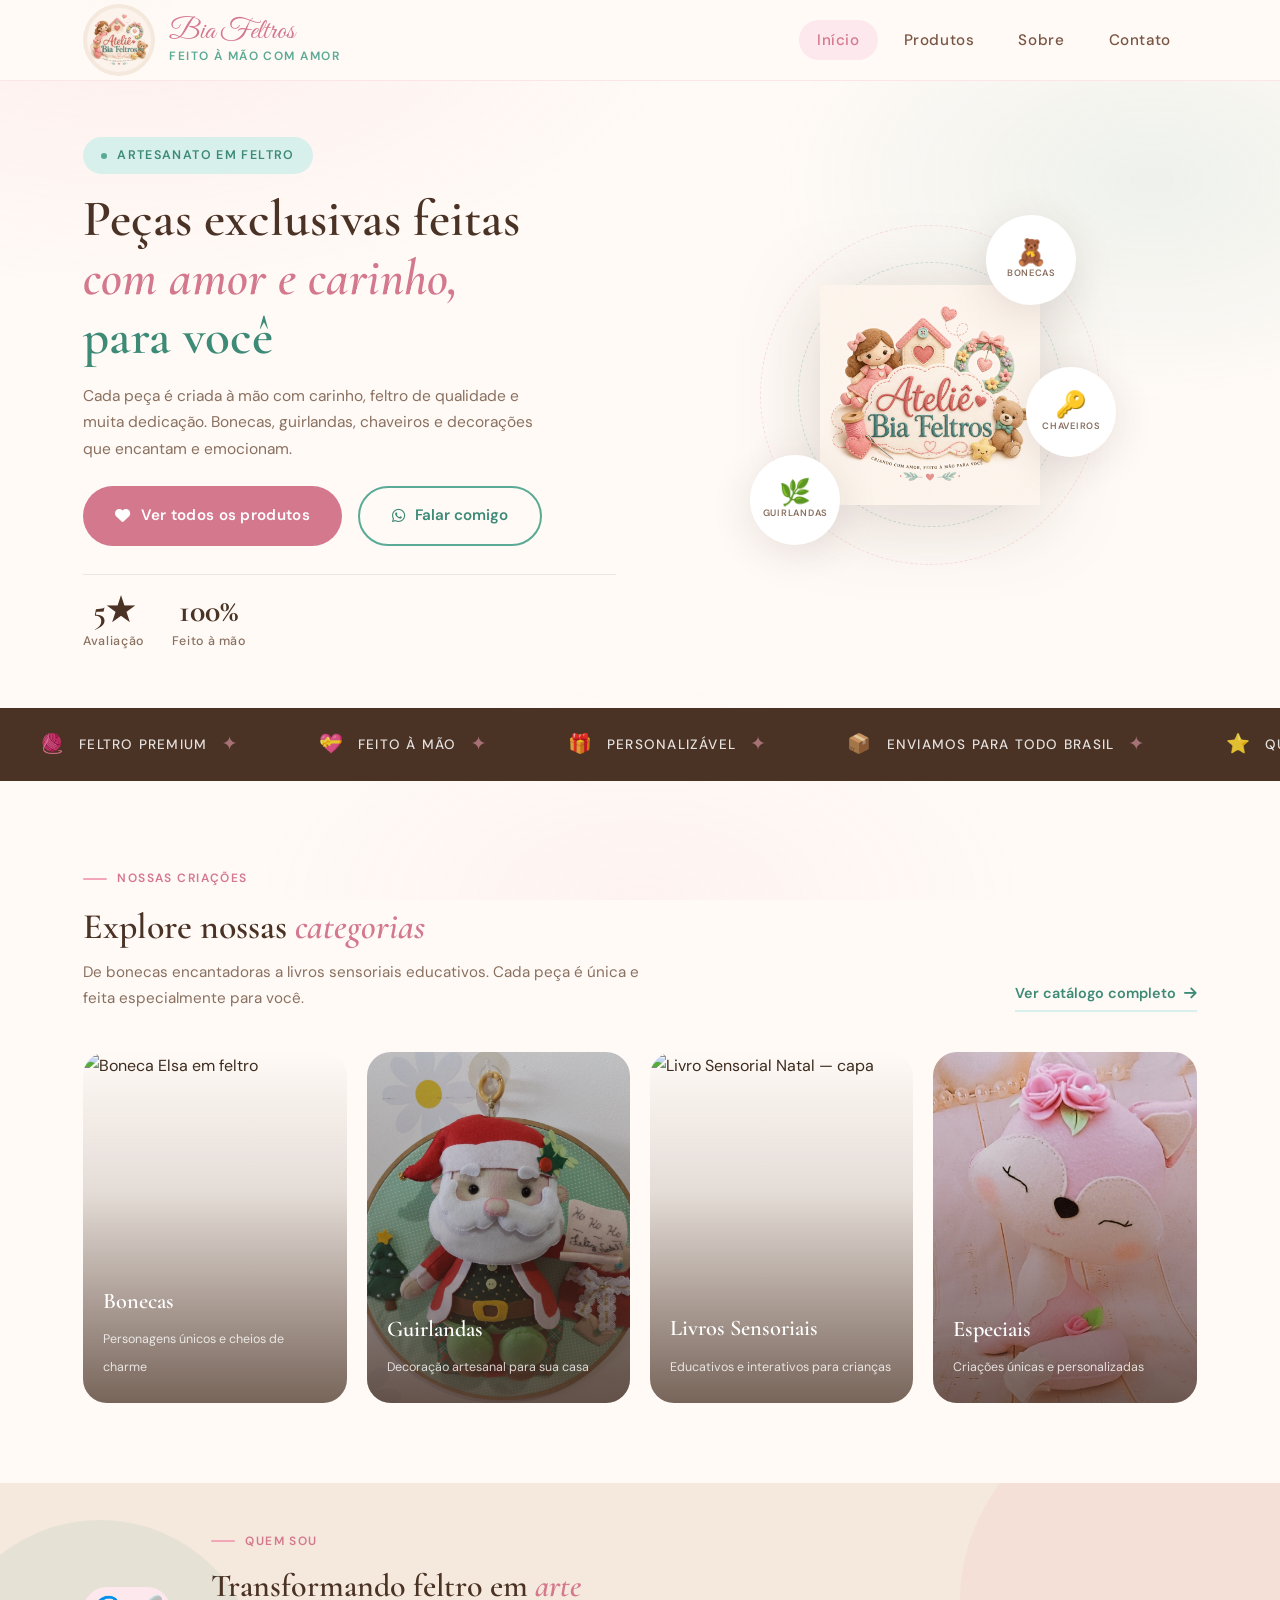
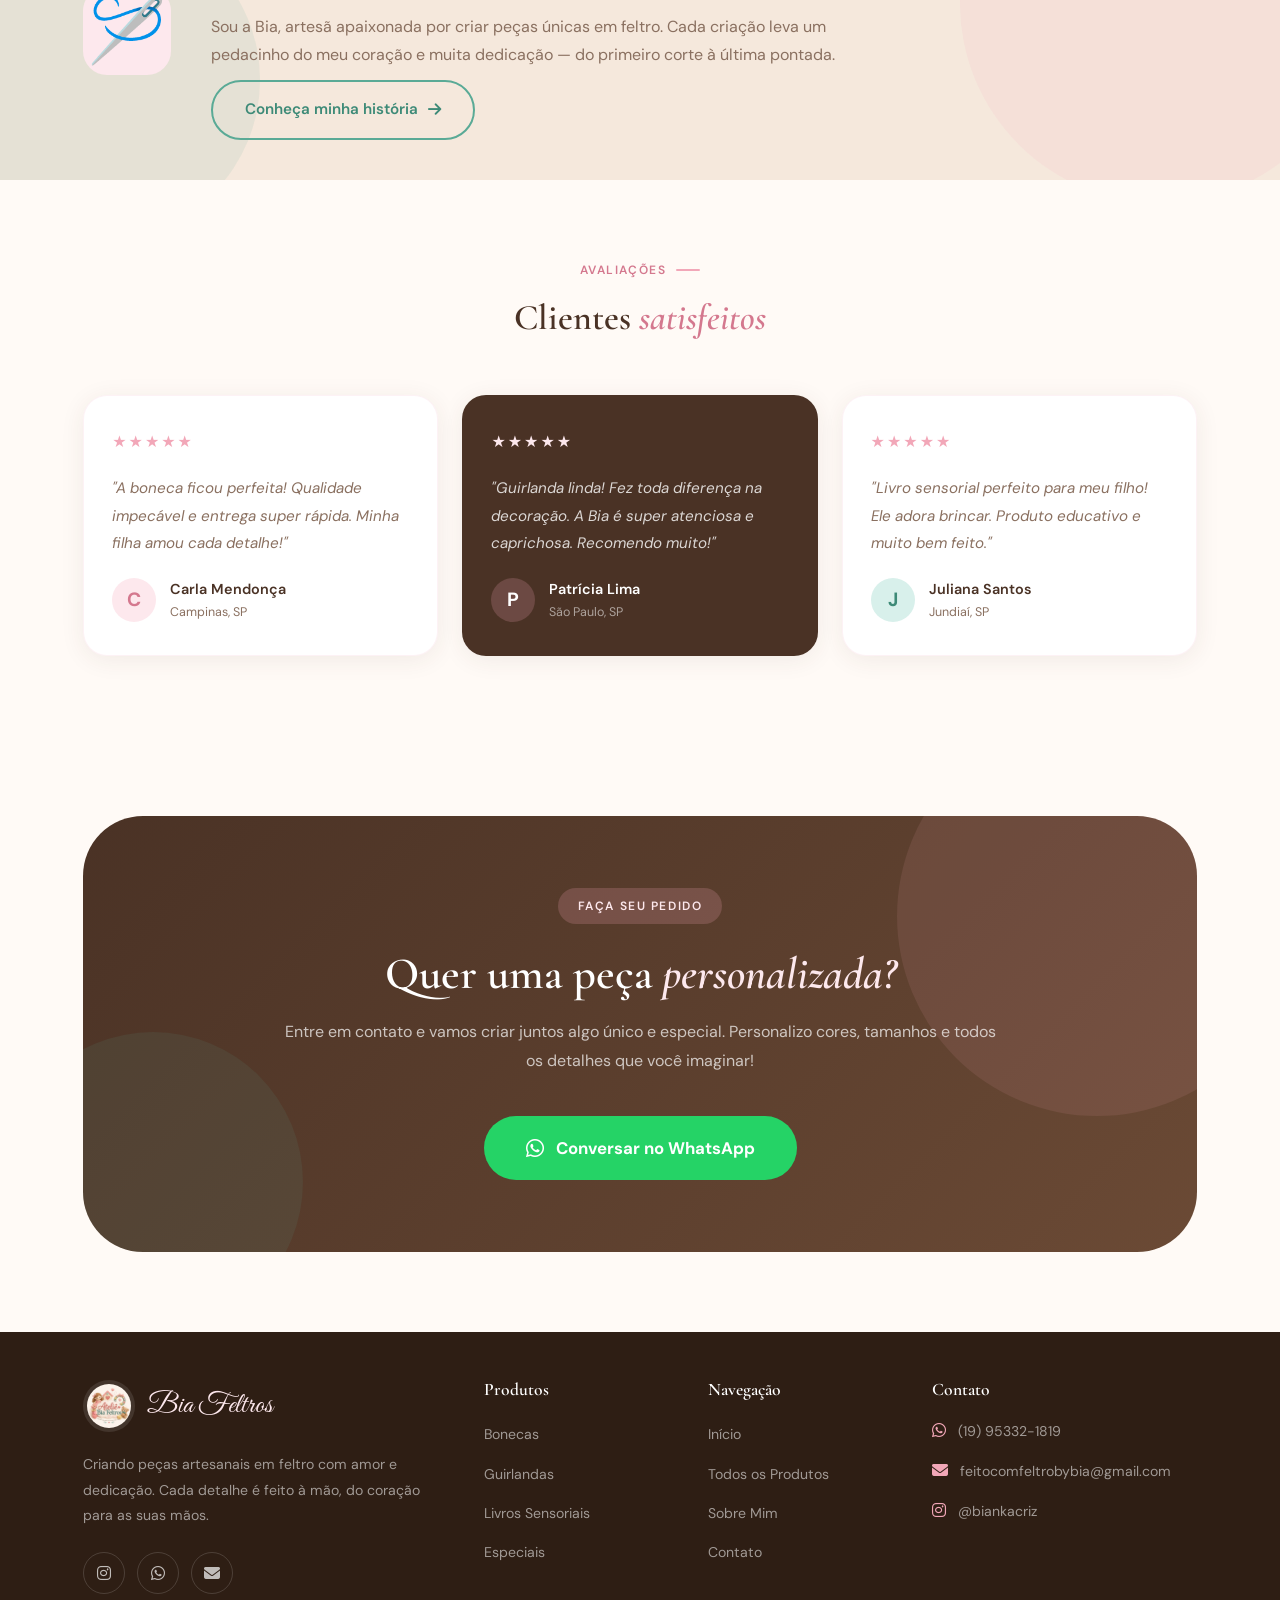
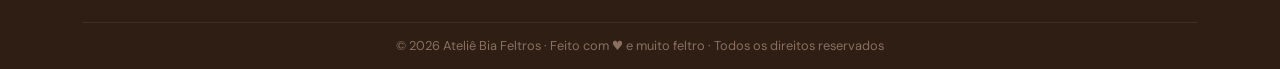
==== commit 6627c251: "Melhorando performance das imagens" ====
--- a/index.html
+++ b/index.html
@@ -20,6 +20,10 @@
   <link rel="icon" type="image/png" sizes="16x16" href="assets/atelie-bia-feltros-logo.png" />
   <link rel="apple-touch-icon" sizes="180x180" href="assets/atelie-bia-feltros-logo.png" />
 
+  <!-- Preload de recursos críticos -->
+  <link rel="preload" as="image" href="assets/atelie-bia-feltros-logo.png" />
+  <link rel="dns-prefetch" href="https://cdnjs.cloudflare.com" />
+
   <link rel="preconnect" href="https://fonts.googleapis.com" />
   <link rel="preconnect" href="https://fonts.gstatic.com" crossorigin />
   <link href="https://fonts.googleapis.com/css2?family=Cormorant+Garamond:ital,wght@0,400;0,500;0,600;0,700;1,400;1,600&family=DM+Sans:wght@300;400;500;600&family=Great+Vibes&display=swap" rel="stylesheet" />
@@ -106,7 +110,7 @@
             <div class="orbit orbit-1"></div>
             <div class="orbit orbit-2"></div>
 
-            <img src="assets/atelie-bia-feltros-logo.png" alt="Ateliê Bia Feltros" class="hero-img-center" />
+            <img src="assets/atelie-bia-feltros-logo.png" alt="Ateliê Bia Feltros" class="hero-img-center" fetchpriority="high" />
 
             <div class="float-badge float-badge-1">
               <span>🧸</span>
@@ -167,7 +171,7 @@
         <div class="grid-categorias" role="list">
 
           <a href="products.html#bonecas" class="cat-card fade-in" role="listitem" aria-label="Bonecas em feltro">
-            <img src="assets/Boneca Elsa 1.jpg" alt="Boneca Elsa em feltro" class="cat-img" />
+            <img src="assets/Boneca Elsa 1.jpg" alt="Boneca Elsa em feltro" class="cat-img" loading="lazy" />
             <div class="cat-info">
               <span class="cat-nome">Bonecas</span>
               <span class="cat-desc">Personagens únicos e cheios de charme</span>
@@ -175,7 +179,7 @@
           </a>
 
           <a href="products.html#guirlandas" class="cat-card fade-in fade-in-delay-1" role="listitem" aria-label="Guirlandas decorativas">
-            <img src="assets/guirlanda verde.jpg" alt="Guirlandas decorativas" class="cat-img" />
+            <img src="assets/guirlanda verde.jpg" alt="Guirlandas decorativas" class="cat-img" loading="lazy" />
             <div class="cat-info">
               <span class="cat-nome">Guirlandas</span>
               <span class="cat-desc">Decoração artesanal para sua casa</span>
@@ -183,7 +187,7 @@
           </a>
 
           <a href="products.html#livros" class="cat-card fade-in fade-in-delay-2" role="listitem" aria-label="Livros sensoriais">
-            <img src="assets/Livro Sensorial Natal 2.jpg" alt="Livro Sensorial Natal — capa" class="cat-img" />
+            <img src="assets/Livro Sensorial Natal 2.jpg" alt="Livro Sensorial Natal — capa" class="cat-img" loading="lazy" />
             <div class="cat-info">
               <span class="cat-nome">Livros Sensoriais</span>
               <span class="cat-desc">Educativos e interativos para crianças</span>
@@ -191,7 +195,7 @@
           </a>
 
           <a href="products.html#especiais" class="cat-card fade-in fade-in-delay-1" role="listitem" aria-label="Produtos especiais">
-            <img src="assets/Raposinha.jpg" alt="Produtos especiais" class="cat-img" />
+            <img src="assets/Raposinha.jpg" alt="Produtos especiais" class="cat-img" loading="lazy" />
             <div class="cat-info">
               <span class="cat-nome">Especiais</span>
               <span class="cat-desc">Criações únicas e personalizadas</span>
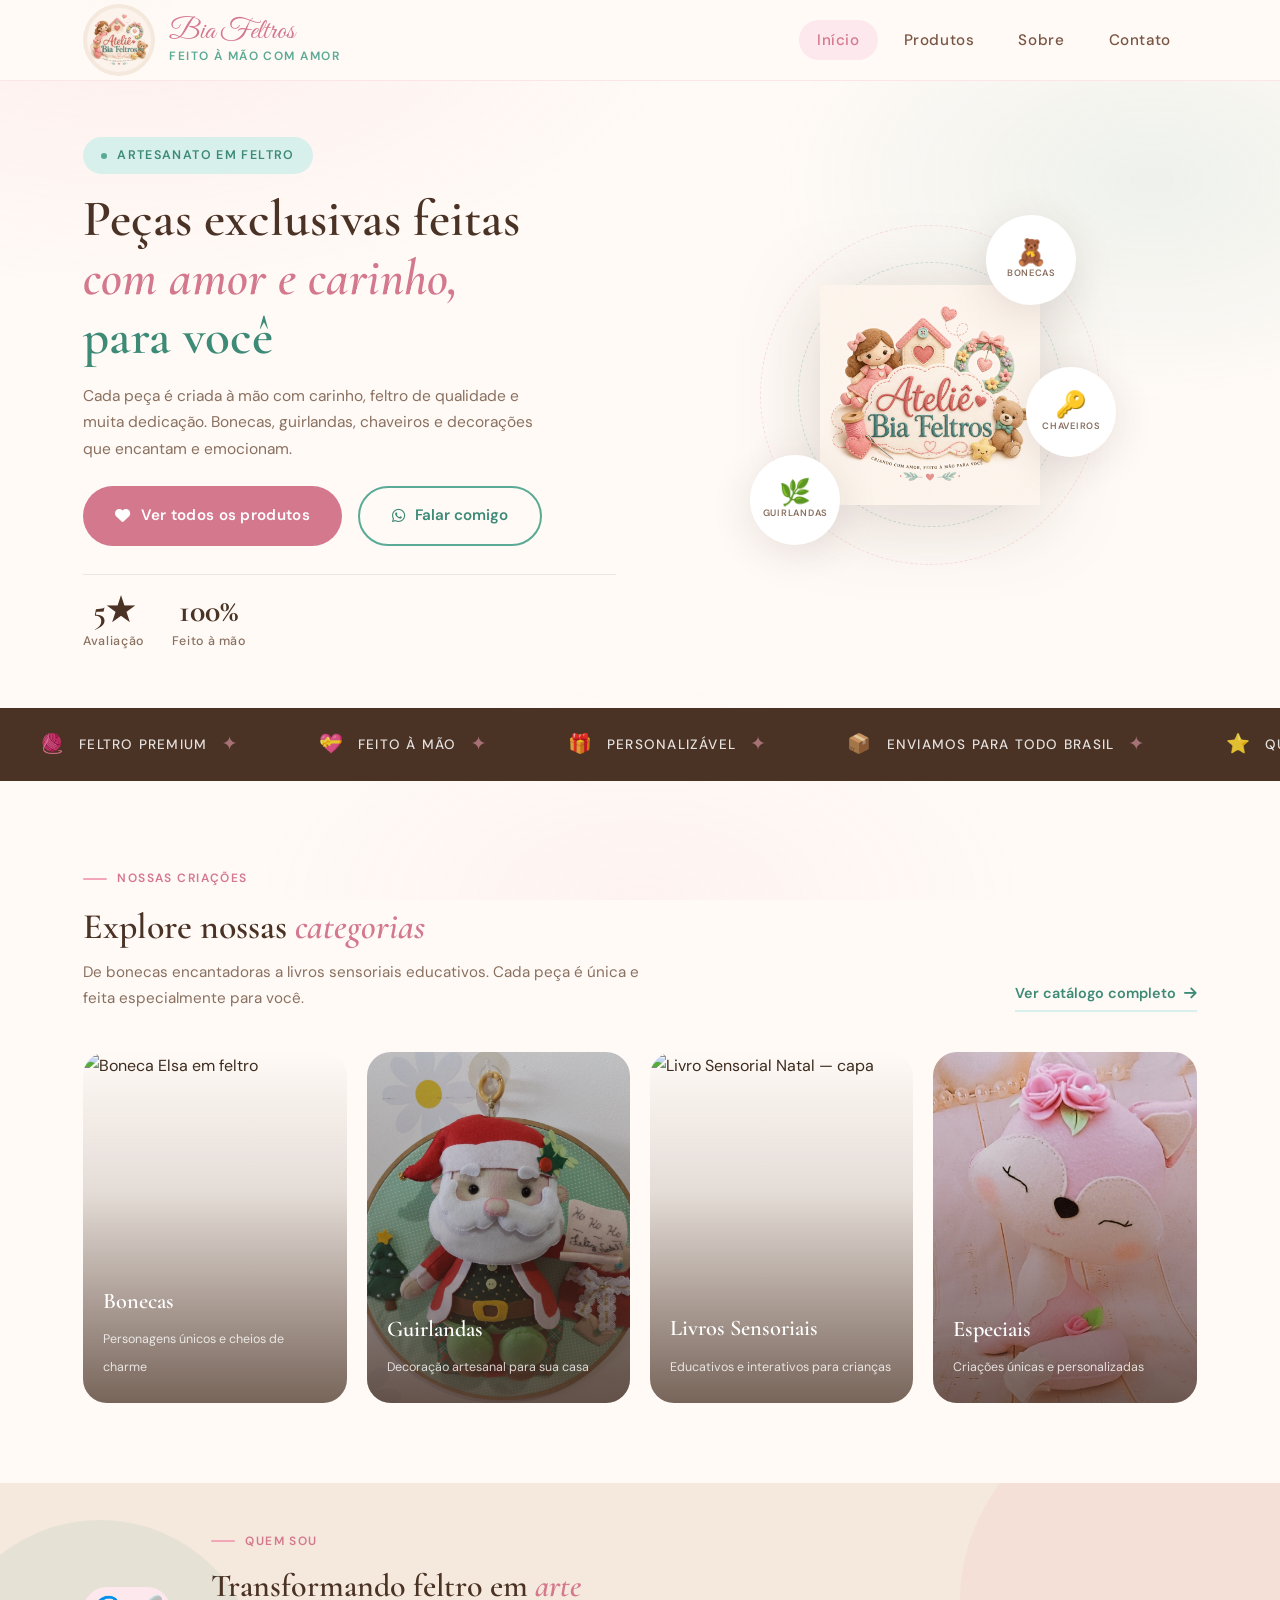
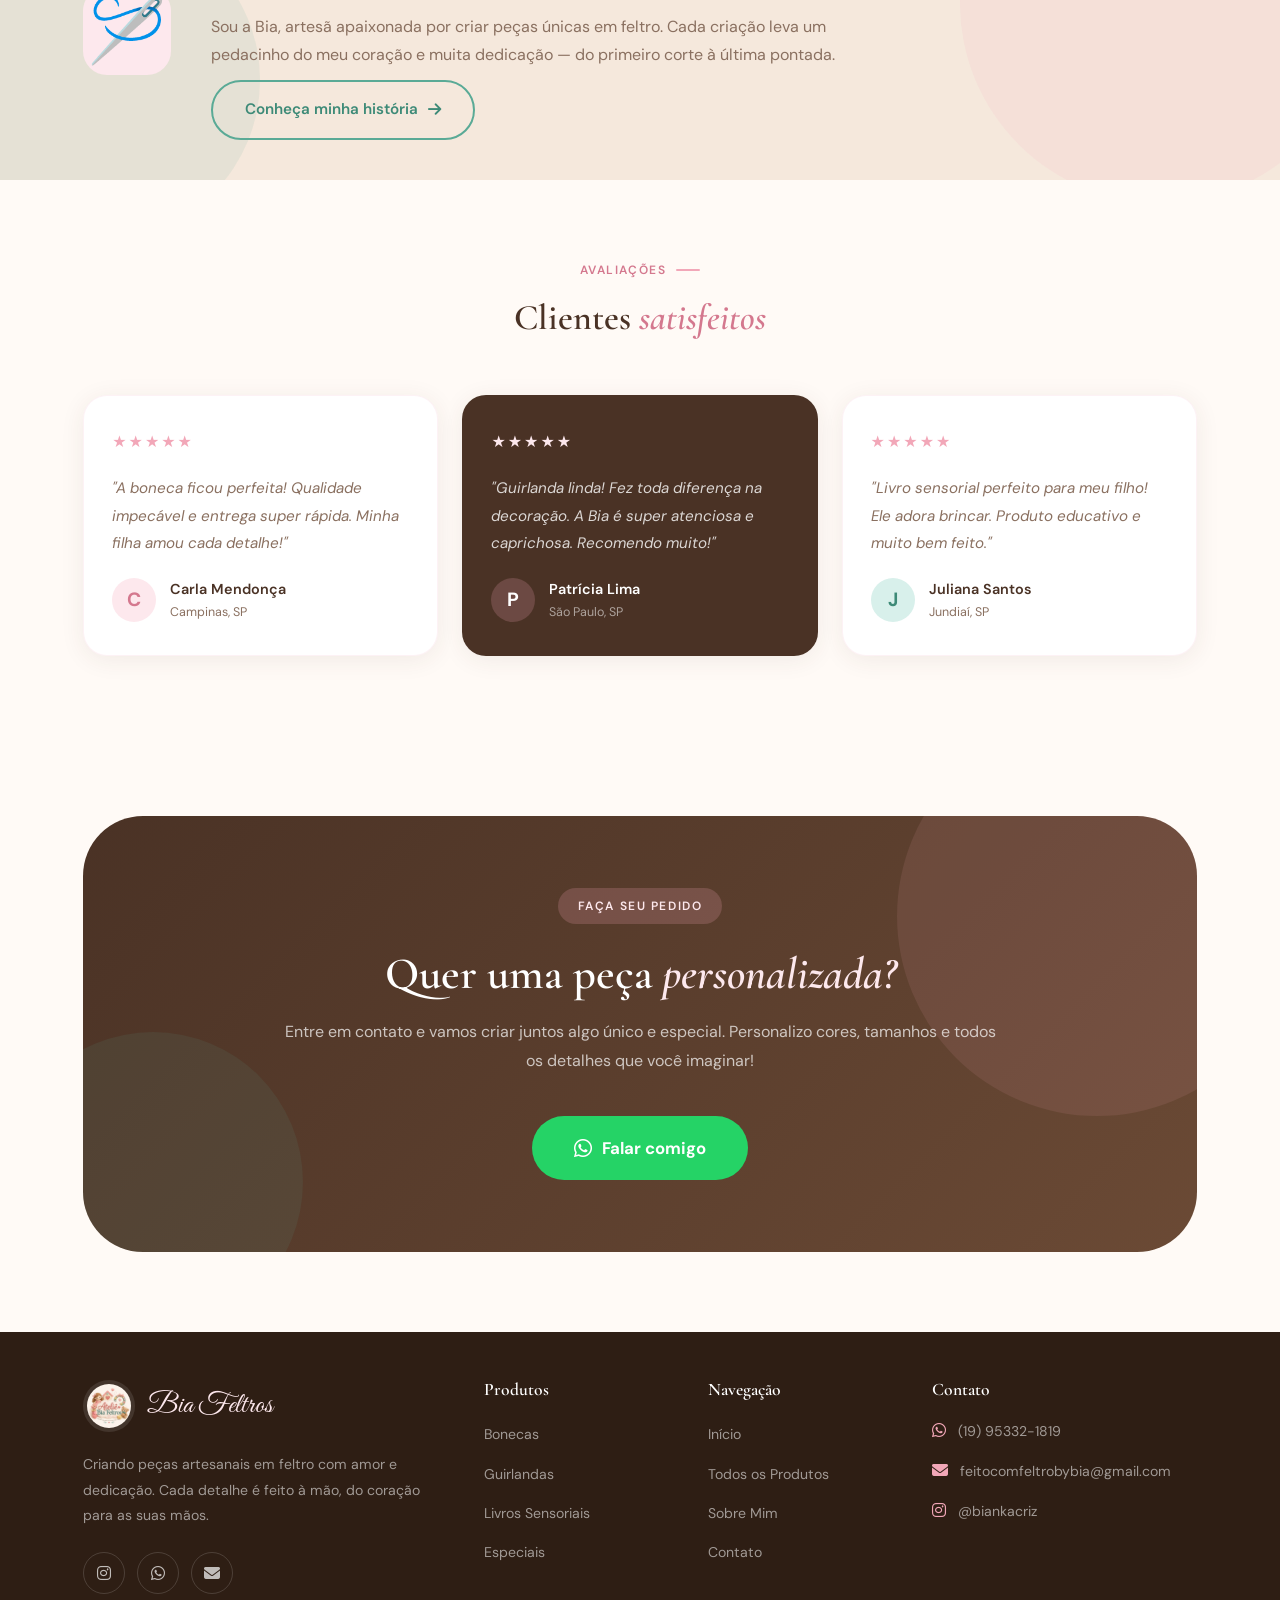
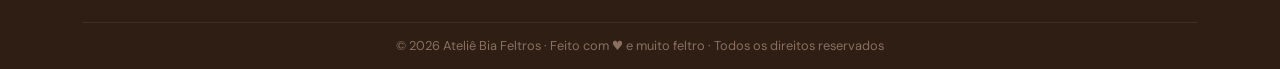
==== commit a83838f3: "Ajustes nas telas e adição do Google Analytics" ====
--- a/index.html
+++ b/index.html
@@ -2,12 +2,12 @@
 <html lang="pt-BR">
 <head>
   <!-- Google Analytics 4 -->
-  <script async src="https://www.googletagmanager.com/gtag/js?id=GA4_MEASUREMENT_ID"></script>
+  <script async src="https://www.googletagmanager.com/gtag/js?id=G-2EBXNZ5Y7X"></script>
   <script>
     window.dataLayer = window.dataLayer || [];
     function gtag(){dataLayer.push(arguments);}
     gtag('js', new Date());
-    gtag('config', 'GA4_MEASUREMENT_ID');
+    gtag('config', 'G-2EBXNZ5Y7X');
   </script>
   
   <meta charset="UTF-8" />
@@ -311,7 +311,7 @@
             aria-label="Falar com a Bia pelo WhatsApp"
           >
             <i class="fab fa-whatsapp" aria-hidden="true"></i>
-            Conversar no WhatsApp
+            Falar comigo
           </a>
         </div>
       </div>
--- a/style.css
+++ b/style.css
@@ -256,12 +256,13 @@
   align-items: center;
   justify-content: center;
   gap: 10px;
-  padding: 15px 32px;
+  padding: clamp(11px, 2.5vw, 15px) clamp(20px, 5vw, 32px);
   border-radius: 999px;
   font-family: var(--font-corpo);
   font-weight: 600;
-  font-size: 0.95rem;
+  font-size: clamp(0.82rem, 3.5vw, 0.95rem);
   letter-spacing: 0.02em;
+  white-space: nowrap;
   background: var(--rosa-escuro);
   color: var(--branco);
   transition: background 0.25s, transform 0.25s, box-shadow 0.25s;
@@ -280,11 +281,12 @@
   align-items: center;
   justify-content: center;
   gap: 10px;
-  padding: 15px 32px;
+  padding: clamp(11px, 2.5vw, 15px) clamp(20px, 5vw, 32px);
   border-radius: 999px;
   font-family: var(--font-corpo);
   font-weight: 600;
-  font-size: 0.95rem;
+  font-size: clamp(0.82rem, 3.5vw, 0.95rem);
+  white-space: nowrap;
   color: var(--teal-escuro);
   border: 2px solid var(--teal);
   background: transparent;
@@ -341,21 +343,22 @@
 .btn-cta-wpp {
   display: inline-flex;
   align-items: center;
-  gap: 12px;
+  gap: 10px;
   background: #25D366;
   color: var(--branco);
-  padding: 18px 42px;
+  padding: clamp(13px, 2.8vw, 18px) clamp(24px, 6vw, 42px);
   border-radius: 999px;
-  font-size: 1.05rem;
+  font-size: clamp(0.85rem, 3.8vw, 1.05rem);
   font-weight: 700;
   font-family: var(--font-corpo);
+  white-space: nowrap;
   transition: background 0.2s, transform 0.2s, box-shadow 0.2s;
   position: relative;
   z-index: 1;
 }
 
 .btn-cta-wpp i {
-  font-size: 1.3rem;
+  font-size: clamp(1rem, 4vw, 1.3rem);
 }
 
 .btn-cta-wpp:hover {
@@ -1740,6 +1743,7 @@
   flex-direction: column;
   gap: 2px;
   flex: 1;
+  min-width: 0; /* permite o filho flex encolher abaixo do tamanho do conteúdo */
 }
 
 .contato-cards-hero .contato-card-title {
@@ -1834,6 +1838,8 @@
   font-weight: 500;
   color: var(--teal);
   margin-top: 4px;
+  overflow-wrap: break-word; /* quebra somente quando necessário */
+  word-break: break-all;     /* e-mails e URLs não têm espaços — break-all garante a quebra */
 }
 
 .contato-badge {
@@ -2411,18 +2417,16 @@
     font-size: 1.6rem;
   }
 
-  .btn-primary,
-  .btn-secondary,
-  .btn-outline,
   .btn-cta-wpp {
-    font-size: 0.9rem;
-    padding: 12px 24px;
+    /* clamp() já cuida do tamanho — apenas centralizamos no mobile */
+    justify-content: center;
+    max-width: 100%;
   }
 
   .hero-btns {
     flex-direction: column;
     width: 100%;
-    gap: 20px;
+    gap: 12px;
   }
 
   .hero-btns a {
@@ -2468,6 +2472,123 @@
   .float-badge span {
     font-size: 1.8rem;
   }
+
+  /* Fix seção "Quem sou" — evita transbordamento horizontal */
+  .sobre-teaser-inner {
+    flex-direction: column;
+    align-items: flex-start;
+    gap: 20px;
+  }
+
+  .sobre-teaser-emoji {
+    width: 72px;
+    height: 72px;
+    font-size: 3rem;
+  }
+
+  /* btn-cta-wpp ajuste mobile */
+  .btn-cta-wpp {
+    padding: 14px 24px;
+    font-size: 0.95rem;
+    width: 100%;
+    justify-content: center;
+  }
+
+  /* Cards 2 colunas: reduzir texto e padding para caber */
+  .produto-nome {
+    font-size: 1rem;
+  }
+
+  .produto-corpo {
+    padding: 12px;
+    gap: 4px;
+  }
+
+  .produto-desc {
+    font-size: 0.8rem;
+    line-height: 1.5;
+  }
+
+  /* Carousel buttons menores para cards em 2 colunas */
+  .carousel .btn-carousel,
+  .carousel button.prev,
+  .carousel button.next {
+    width: 26px;
+    height: 26px;
+    font-size: 0.65rem;
+  }
+
+  .carousel .btn-carousel.prev,
+  .carousel button.prev {
+    left: 4px;
+  }
+
+  .carousel .btn-carousel.next,
+  .carousel button.next {
+    right: 4px;
+  }
+}
+
+/* === Mobile pequeno (≤ 480px) — Samsung Galaxy M51 e similares === */
+@media (max-width: 480px) {
+  /* 1 coluna para produtos: imagens maiores e legíveis */
+  .grid-destaques {
+    grid-template-columns: 1fr;
+    gap: 14px;
+  }
+
+  /* Proporção mais larga para foto em card full-width */
+  .produto-img-wrap {
+    aspect-ratio: 4 / 3;
+  }
+
+  /* Restaurar tamanhos melhores para cards em 1 coluna */
+  .produto-nome {
+    font-size: 1.2rem;
+  }
+
+  .produto-corpo {
+    padding: 20px;
+    gap: 8px;
+  }
+
+  .produto-desc {
+    font-size: 0.85rem;
+    line-height: 1.6;
+  }
+
+  /* Restaurar carousel buttons para tamanho confortável */
+  .carousel .btn-carousel,
+  .carousel button.prev,
+  .carousel button.next {
+    width: 36px;
+    height: 36px;
+    font-size: 0.9rem;
+  }
+
+  .carousel .btn-carousel.prev,
+  .carousel button.prev {
+    left: 10px;
+  }
+
+  .carousel .btn-carousel.next,
+  .carousel button.next {
+    right: 10px;
+  }
+
+  /* Seção sobre-teaser: alinhar ao centro em tela pequena */
+  .sobre-teaser-inner {
+    align-items: center;
+    text-align: center;
+  }
+
+  .sobre-teaser-texto .section-title {
+    text-align: center;
+  }
+
+  .sobre-teaser-texto p {
+    text-align: center;
+  }
 }
 
 /* ============================================================
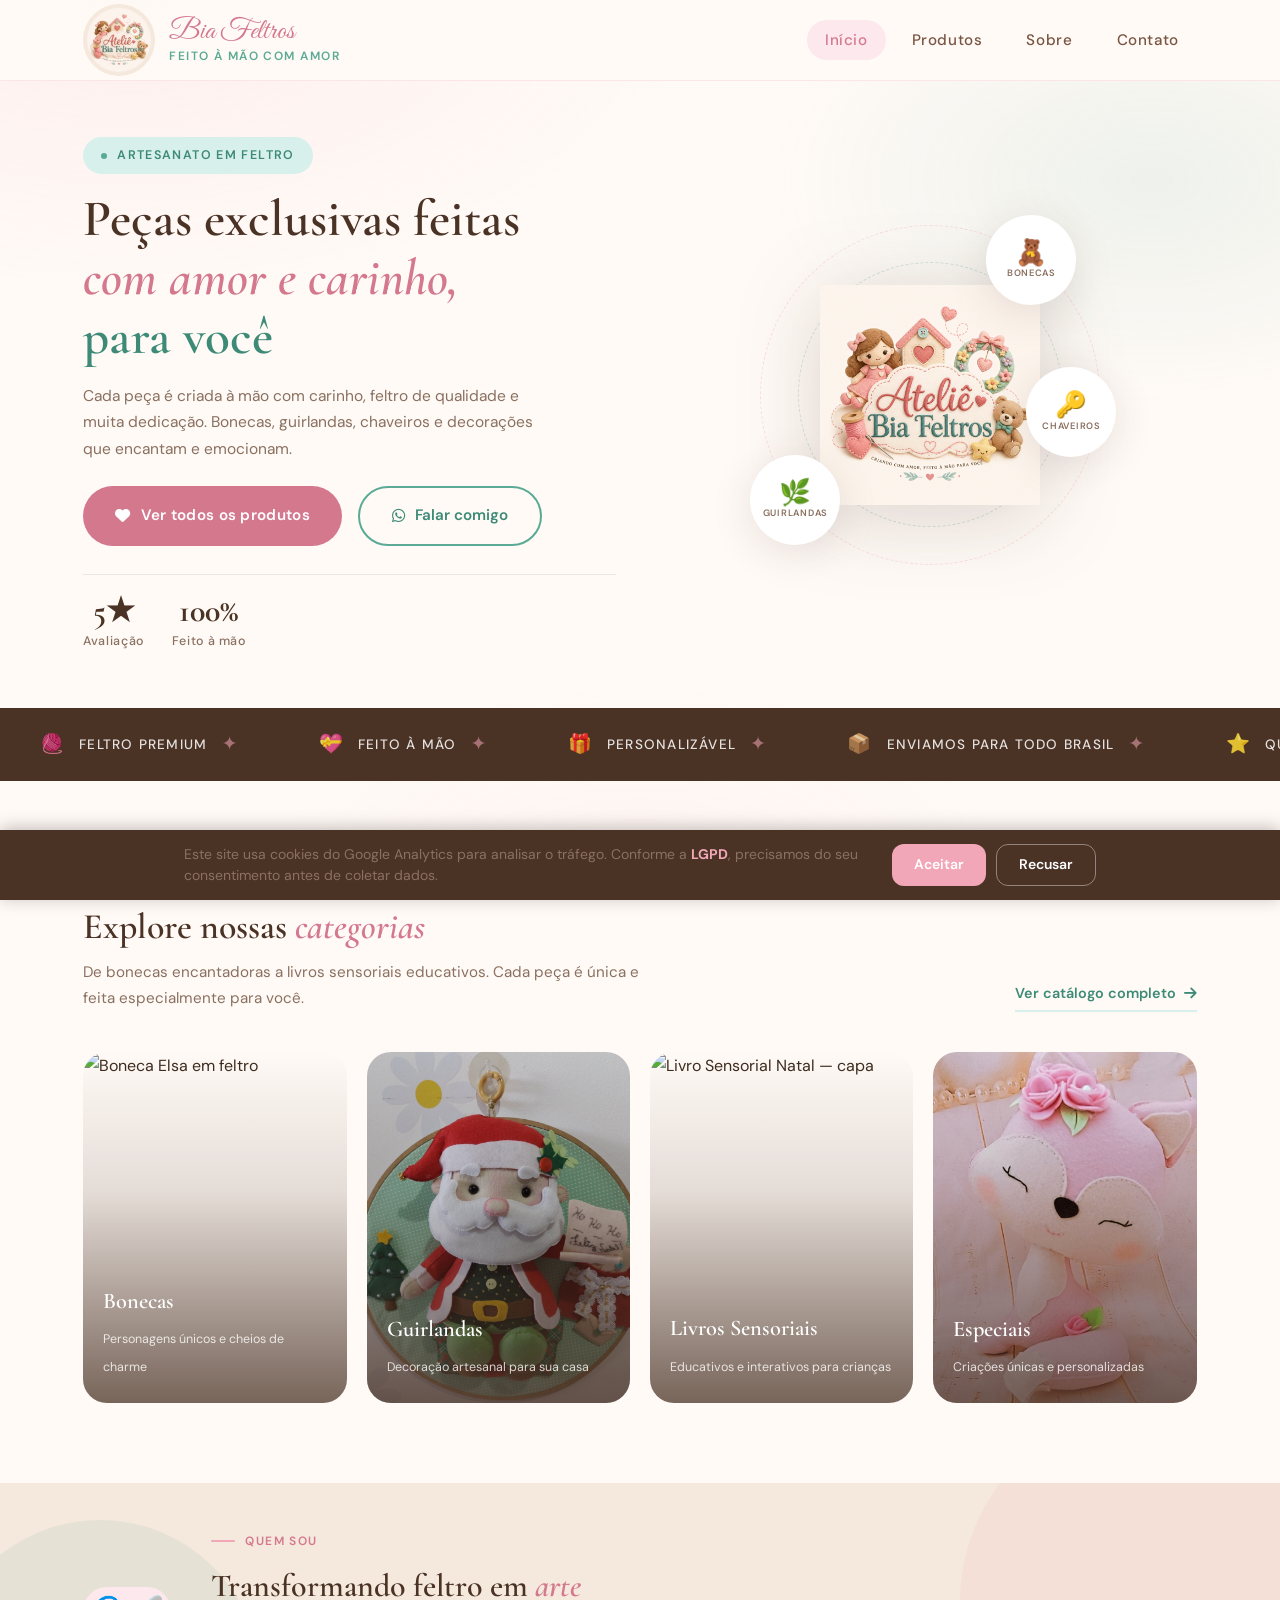
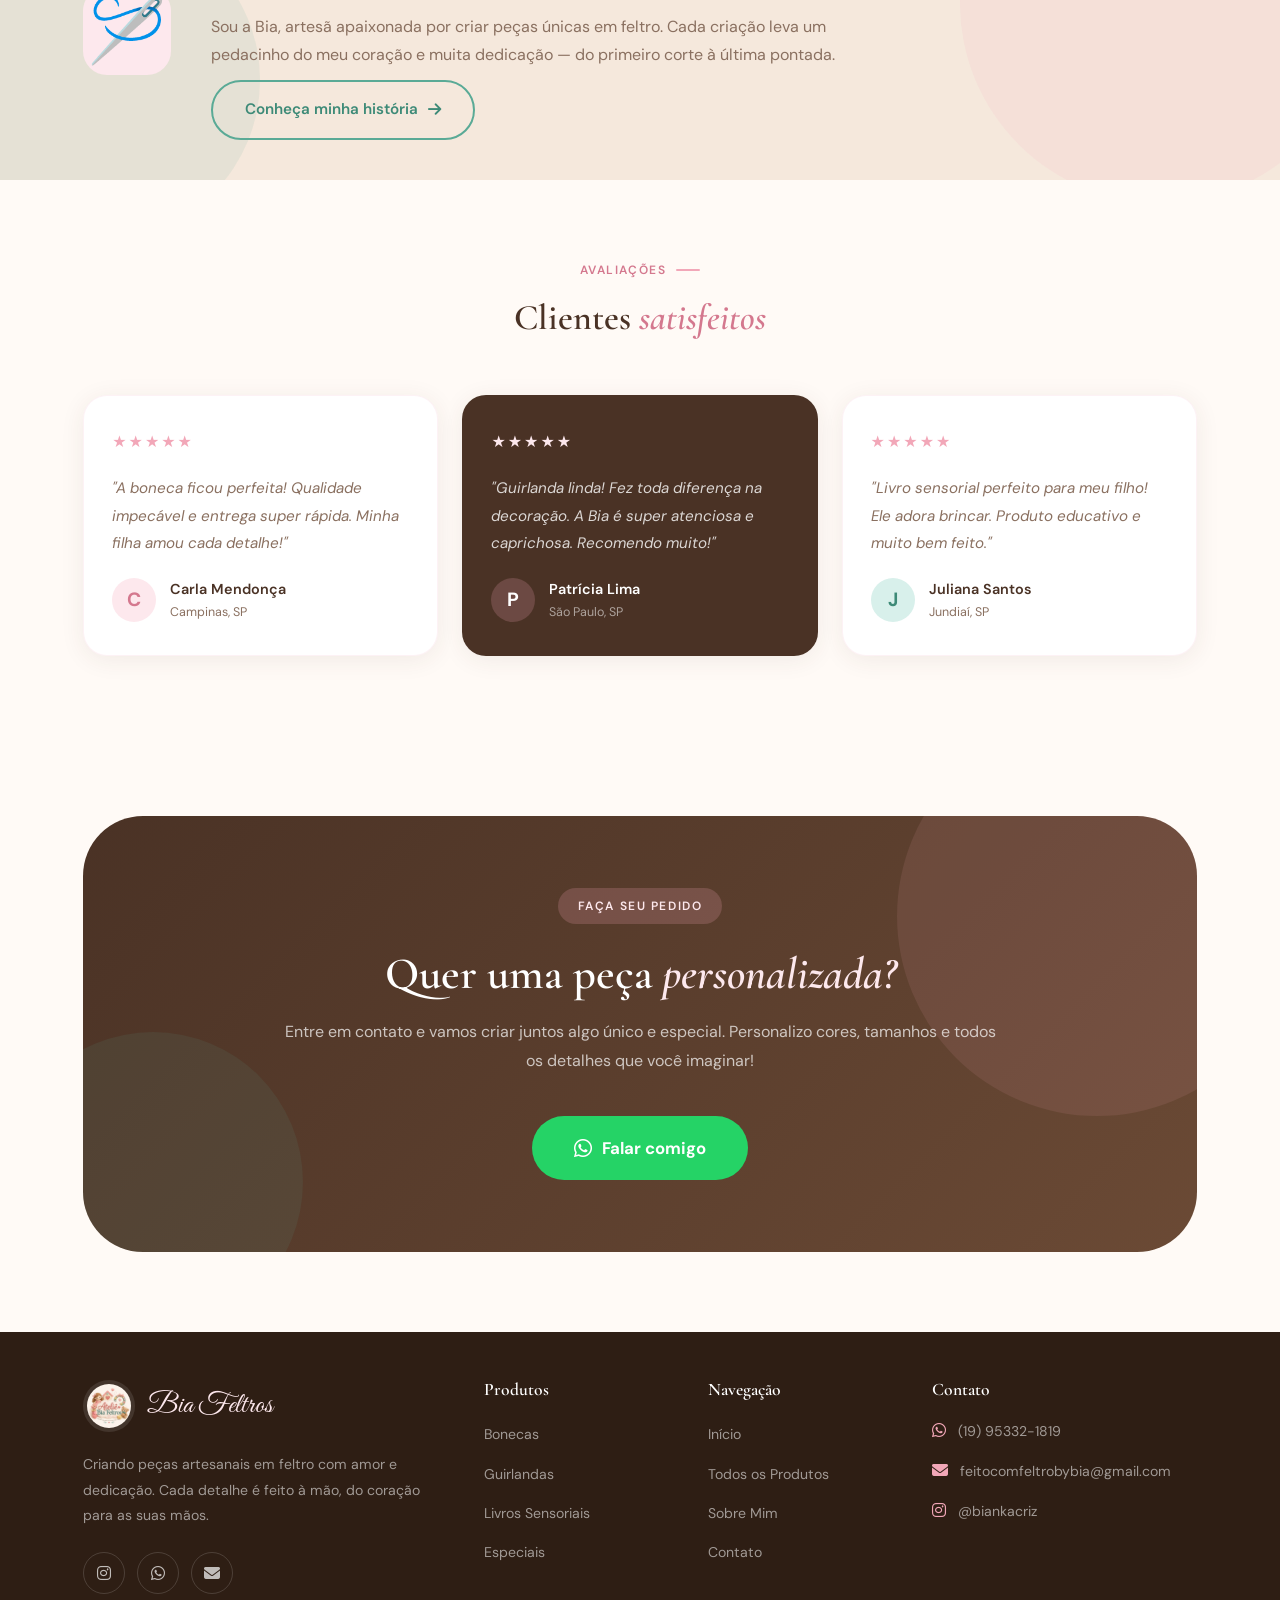
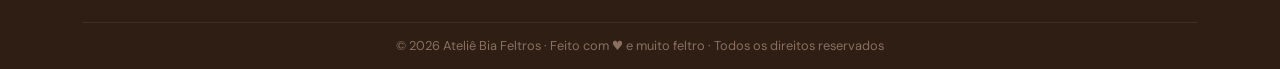
==== commit cdecf425: "Atualização das boas práticas de mercado" ====
--- a/index.html
+++ b/index.html
@@ -1,37 +1,68 @@
 ﻿<!DOCTYPE html>
 <html lang="pt-BR">
 <head>
-  <!-- Google Analytics 4 -->
+  <meta charset="UTF-8" />
+  <meta name="viewport" content="width=device-width, initial-scale=1.0" />
+  <meta name="description" content="Ateliê Bia Feltros — peças artesanais em feltro feitas com amor. Bonecas, guirlandas, chaveiros e muito mais. Feito à mão para você." />
+  <title>Ateliê Bia Feltros — Criando com amor, feito à mão para você</title>
+
+  <!-- Open Graph (compartilhamento social) -->
+  <meta property="og:type" content="website" />
+  <meta property="og:url" content="https://feitocomfeltrobybia-commits.github.io/bia-feltros/" />
+  <meta property="og:title" content="Ateliê Bia Feltros — Peças artesanais em feltro feitas à mão" />
+  <meta property="og:description" content="Bonecas, guirlandas, livros sensoriais e muito mais. Cada peça criada com amor e feltro de qualidade. Personalizamos para você!" />
+  <meta property="og:image" content="https://feitocomfeltrobybia-commits.github.io/bia-feltros/assets/atelie-bia-feltros-logo.png" />
+  <meta name="twitter:card" content="summary_large_image" />
+  <meta name="twitter:title" content="Ateliê Bia Feltros — Peças artesanais em feltro" />
+  <meta name="twitter:description" content="Bonecas, guirlandas, livros sensoriais e muito mais. Feito à mão com amor." />
+  <meta name="twitter:image" content="https://feitocomfeltrobybia-commits.github.io/bia-feltros/assets/atelie-bia-feltros-logo.png" />
+
+  <!-- Canonical -->
+  <link rel="canonical" href="https://feitocomfeltrobybia-commits.github.io/bia-feltros/" />
+
+  <!-- Favicon -->
+  <link rel="icon" type="image/png" sizes="32x32" href="assets/atelie-bia-feltros-logo.png" />
+  <link rel="icon" type="image/png" sizes="16x16" href="assets/atelie-bia-feltros-logo.png" />
+  <link rel="apple-touch-icon" sizes="180x180" href="assets/atelie-bia-feltros-logo.png" />
+
+  <!-- Preload de recursos críticos -->
+  <link rel="preload" as="image" href="assets/atelie-bia-feltros-logo.png" />
+  <link rel="dns-prefetch" href="https://cdnjs.cloudflare.com" />
+
+  <link rel="preconnect" href="https://fonts.googleapis.com" />
+  <link rel="preconnect" href="https://fonts.gstatic.com" crossorigin />
+  <link href="https://fonts.googleapis.com/css2?family=Cormorant+Garamond:ital,wght@0,400;0,500;0,600;0,700;1,400;1,600&family=DM+Sans:wght@300;400;500;600&family=Great+Vibes&display=swap" rel="stylesheet" />
+  <link rel="stylesheet" href="https://cdnjs.cloudflare.com/ajax/libs/font-awesome/6.5.0/css/all.min.css" />
+  <link rel="stylesheet" href="style.css">
+
+  <!-- Google Analytics 4 — config ativado apenas após consentimento LGPD (ver script.js) -->
   <script async src="https://www.googletagmanager.com/gtag/js?id=G-2EBXNZ5Y7X"></script>
   <script>
     window.dataLayer = window.dataLayer || [];
     function gtag(){dataLayer.push(arguments);}
     gtag('js', new Date());
-    gtag('config', 'G-2EBXNZ5Y7X');
   </script>
-  
-  <meta charset="UTF-8" />
-  <meta name="viewport" content="width=device-width, initial-scale=1.0" />
-  <meta name="description" content="Ateliê Bia Feltros — peças artesanais em feltro feitas com amor. Bonecas, guirlandas, chaveiros e muito mais. Feito à mão para você." />
-  <title>Ateliê Bia Feltros — Criando com amor, feito à mão para você</title>
-
-  <!-- Favicon -->
-  <link rel="icon" type="image/png" sizes="32x32" href="assets/atelie-bia-feltros-logo.png" />
-  <link rel="icon" type="image/png" sizes="16x16" href="assets/atelie-bia-feltros-logo.png" />
-  <link rel="apple-touch-icon" sizes="180x180" href="assets/atelie-bia-feltros-logo.png" />
-
-  <!-- Preload de recursos críticos -->
-  <link rel="preload" as="image" href="assets/atelie-bia-feltros-logo.png" />
-  <link rel="dns-prefetch" href="https://cdnjs.cloudflare.com" />
-
-  <link rel="preconnect" href="https://fonts.googleapis.com" />
-  <link rel="preconnect" href="https://fonts.gstatic.com" crossorigin />
-  <link href="https://fonts.googleapis.com/css2?family=Cormorant+Garamond:ital,wght@0,400;0,500;0,600;0,700;1,400;1,600&family=DM+Sans:wght@300;400;500;600&family=Great+Vibes&display=swap" rel="stylesheet" />
-  <link rel="stylesheet" href="https://cdnjs.cloudflare.com/ajax/libs/font-awesome/6.5.0/css/all.min.css" />
-  <link rel="stylesheet" href="style.css">
+
+  <!-- Schema.org — LocalBusiness -->
+  <script type="application/ld+json">
+  {
+    "@context": "https://schema.org",
+    "@type": "LocalBusiness",
+    "name": "Ateliê Bia Feltros",
+    "description": "Peças artesanais em feltro feitas à mão com amor. Bonecas, guirlandas, livros sensoriais e muito mais.",
+    "url": "https://feitocomfeltrobybia-commits.github.io/bia-feltros",
+    "telephone": "+5519953321819",
+    "email": "feitocomfeltrobybia@gmail.com",
+    "image": "https://feitocomfeltrobybia-commits.github.io/bia-feltros/assets/atelie-bia-feltros-logo.png",
+    "sameAs": ["https://instagram.com/biankacriz"],
+    "address": { "@type": "PostalAddress", "addressCountry": "BR" }
+  }
+  </script>
 </head>
 
 <body>
+
+  <a class="skip-link" href="#conteudo-principal">Ir para o conteúdo</a>
 
   <!-- ===== HEADER ===== -->
   <header class="header">
@@ -50,20 +81,18 @@
       </button>
 
       <nav class="main-navigation" id="main-nav" aria-label="Navegação principal">
-        <ul class="nav-links" role="list">
-          <li><a href="index.html" class="active" aria-current="page">Início</a></li>
+        <ul class="nav-links">
+          <li><a href="index.html">Início</a></li>
           <li><a href="products.html">Produtos</a></li>
           <li><a href="about.html">Sobre</a></li>
           <li><a href="contact.html">Contato</a></li>
-          <li class="nav-cta">
-          </li>
         </ul>
       </nav>
 
     </div>
   </header>
 
-  <main>
+  <main id="conteudo-principal">
 
     <!-- ===== HERO ===== -->
     <section class="hero" aria-label="Apresentação">
@@ -168,9 +197,9 @@
           </a>
         </div>
 
-        <div class="grid-categorias" role="list">
-
-          <a href="products.html#bonecas" class="cat-card fade-in" role="listitem" aria-label="Bonecas em feltro">
+        <div class="grid-categorias">
+
+          <a href="products.html#bonecas" class="cat-card fade-in" aria-label="Bonecas em feltro">
             <img src="assets/Boneca Elsa 1.jpg" alt="Boneca Elsa em feltro" class="cat-img" loading="lazy" />
             <div class="cat-info">
               <span class="cat-nome">Bonecas</span>
@@ -178,7 +207,7 @@
             </div>
           </a>
 
-          <a href="products.html#guirlandas" class="cat-card fade-in fade-in-delay-1" role="listitem" aria-label="Guirlandas decorativas">
+          <a href="products.html#guirlandas" class="cat-card fade-in fade-in-delay-1" aria-label="Guirlandas decorativas">
             <img src="assets/guirlanda verde.jpg" alt="Guirlandas decorativas" class="cat-img" loading="lazy" />
             <div class="cat-info">
               <span class="cat-nome">Guirlandas</span>
@@ -186,7 +215,7 @@
             </div>
           </a>
 
-          <a href="products.html#livros" class="cat-card fade-in fade-in-delay-2" role="listitem" aria-label="Livros sensoriais">
+          <a href="products.html#livros" class="cat-card fade-in fade-in-delay-2" aria-label="Livros sensoriais">
             <img src="assets/Livro Sensorial Natal 2.jpg" alt="Livro Sensorial Natal — capa" class="cat-img" loading="lazy" />
             <div class="cat-info">
               <span class="cat-nome">Livros Sensoriais</span>
@@ -194,7 +223,7 @@
             </div>
           </a>
 
-          <a href="products.html#especiais" class="cat-card fade-in fade-in-delay-1" role="listitem" aria-label="Produtos especiais">
+          <a href="products.html#especiais" class="cat-card fade-in fade-in-delay-1" aria-label="Produtos especiais">
             <img src="assets/Raposinha.jpg" alt="Produtos especiais" class="cat-img" loading="lazy" />
             <div class="cat-info">
               <span class="cat-nome">Especiais</span>
--- a/style.css
+++ b/style.css
@@ -2592,5 +2592,114 @@
 }
 
 /* ============================================================
+   SKIP LINK (Acessibilidade — pular para conteúdo)
+   ============================================================ */
+.skip-link {
+  position: absolute;
+  top: -100%;
+  left: 8px;
+  background: var(--marrom);
+  color: #fff;
+  padding: 8px 16px;
+  border-radius: var(--radius-sm);
+  font-size: 0.9rem;
+  font-weight: 600;
+  z-index: 9999;
+  text-decoration: none;
+  transition: top 0.2s;
+}
+.skip-link:focus {
+  top: 8px;
+}
+
+/* ============================================================
+   LGPD — banner de consentimento de cookies
+   ============================================================ */
+#lgpd-banner {
+  position: fixed;
+  bottom: 0;
+  left: 0;
+  right: 0;
+  background: var(--marrom);
+  color: #fff;
+  z-index: 9998;
+  box-shadow: 0 -2px 16px rgba(0, 0, 0, 0.25);
+}
+
+.lgpd-content {
+  max-width: 960px;
+  margin: 0 auto;
+  padding: 14px 24px;
+  display: flex;
+  align-items: center;
+  gap: 24px;
+  flex-wrap: wrap;
+}
+
+.lgpd-content p {
+  flex: 1;
+  margin: 0;
+  font-size: 0.875rem;
+  line-height: 1.5;
+  min-width: 200px;
+}
+
+.lgpd-content strong {
+  color: var(--rosa);
+}
+
+.lgpd-buttons {
+  display: flex;
+  gap: 10px;
+  flex-shrink: 0;
+}
+
+.lgpd-btn {
+  padding: 8px 22px;
+  border: none;
+  border-radius: var(--radius-sm);
+  font-size: 0.875rem;
+  font-weight: 600;
+  cursor: pointer;
+  transition: opacity 0.2s;
+}
+
+.lgpd-btn:hover {
+  opacity: 0.82;
+}
+
+.lgpd-accept {
+  background: var(--rosa);
+  color: #fff;
+}
+
+.lgpd-refuse {
+  background: transparent;
+  border: 1px solid rgba(255, 255, 255, 0.4);
+  color: #fff;
+}
+
+/* ============================================================
+   BUSCA — mensagem de erro inline
+   ============================================================ */
+.search-error-msg {
+  color: #c0392b;
+  font-size: 0.85rem;
+  margin-top: 6px;
+  padding: 6px 12px;
+  background: #fdecea;
+  border-radius: var(--radius-sm);
+  border-left: 3px solid #c0392b;
+}
+
+@media (max-width: 600px) {
+  .lgpd-content {
+    flex-direction: column;
+    align-items: flex-start;
+    gap: 12px;
+  }
+}
+
+/* ============================================================
    FIM DO ARQUIVO
    ============================================================ */
